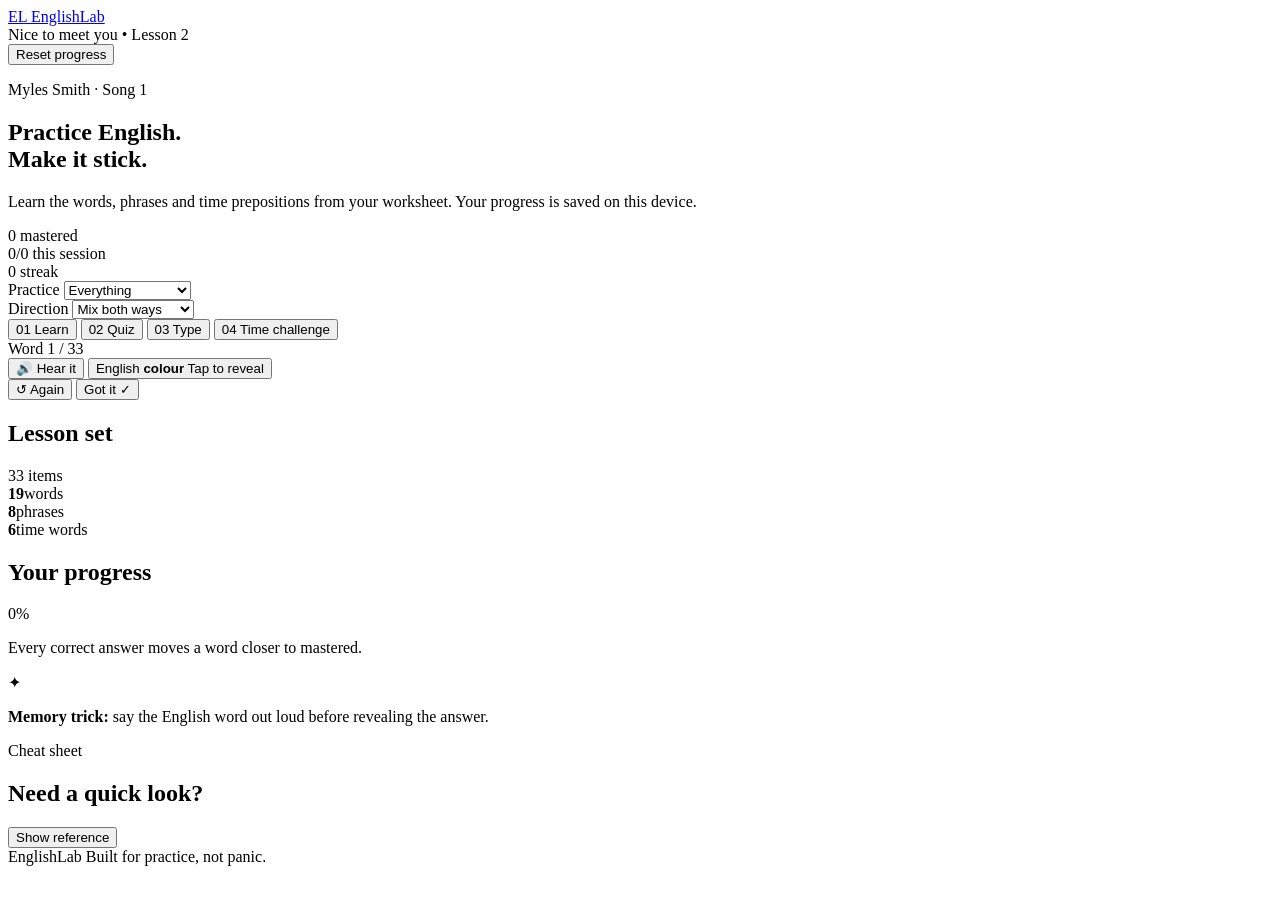
==== index.html @ b92ddc86 "Build EnglishLab practice interface" ====
<!doctype html>
<html lang="en">
<head>
  <meta charset="utf-8">
  <meta name="viewport" content="width=device-width, initial-scale=1">
  <meta name="theme-color" content="#6f5be7">
  <meta name="description" content="EnglishLab practice for Nice to meet you — Lesson 2">
  <title>EnglishLab — Nice to meet you</title>
  <link rel="stylesheet" href="styles.css">
</head>
<body>
  <div class="page-shell">
    <header class="topbar">
      <a class="brand" href="#" aria-label="EnglishLab home">
        <span class="brand-mark">EL</span>
        <span>EnglishLab</span>
      </a>
      <div class="lesson-pill">Nice to meet you <span>•</span> Lesson 2</div>
      <button id="resetProgress" class="ghost-button" type="button" title="Reset all saved progress">Reset progress</button>
    </header>

    <main>
      <section class="hero" aria-labelledby="pageTitle">
        <div>
          <p class="eyebrow">Myles Smith · Song 1</p>
          <h1 id="pageTitle">Practice English.<br><span>Make it stick.</span></h1>
          <p class="hero-copy">Learn the words, phrases and time prepositions from your worksheet. Your progress is saved on this device.</p>
        </div>
        <div class="hero-stats" aria-label="Progress">
          <div class="stat">
            <span class="stat-value" id="masteredCount">0</span>
            <span class="stat-label">mastered</span>
          </div>
          <div class="stat">
            <span class="stat-value" id="sessionScore">0/0</span>
            <span class="stat-label">this session</span>
          </div>
          <div class="stat">
            <span class="stat-value" id="streakCount">0</span>
            <span class="stat-label">streak</span>
          </div>
        </div>
      </section>

      <section class="controls" aria-label="Practice controls">
        <div class="control-group">
          <label for="categorySelect">Practice</label>
          <select id="categorySelect">
            <option value="all">Everything</option>
            <option value="words">Words</option>
            <option value="phrases">Phrases</option>
            <option value="time">Time prepositions</option>
            <option value="mistakes">My mistakes</option>
          </select>
        </div>
        <div class="control-group">
          <label for="directionSelect">Direction</label>
          <select id="directionSelect">
            <option value="mix">Mix both ways</option>
            <option value="en-nl">English → Dutch</option>
            <option value="nl-en">Dutch → English</option>
          </select>
        </div>
      </section>

      <nav class="mode-tabs" aria-label="Practice modes">
        <button class="mode-tab active" data-mode="learn" type="button"><span>01</span> Learn</button>
        <button class="mode-tab" data-mode="quiz" type="button"><span>02</span> Quiz</button>
        <button class="mode-tab" data-mode="type" type="button"><span>03</span> Type</button>
        <button class="mode-tab" data-mode="time" type="button"><span>04</span> Time challenge</button>
      </nav>

      <section class="practice-layout">
        <article class="practice-card" id="practiceCard">
          <div id="learnMode" class="mode-panel">
            <div class="card-topline">
              <span class="category-badge" id="learnCategory">Word</span>
              <span class="counter" id="learnCounter">1 / 33</span>
            </div>
            <button id="speakButton" class="speak-button" type="button" aria-label="Hear the English pronunciation">🔊 Hear it</button>
            <button id="flashcard" class="flashcard" type="button" aria-live="polite">
              <span class="flash-label" id="flashPromptLabel">English</span>
              <strong id="flashPrompt">colour</strong>
              <span class="tap-hint" id="tapHint">Tap to reveal</span>
              <span class="flash-answer" id="flashAnswer" hidden>kleur</span>
            </button>
            <div class="learn-actions">
              <button id="againButton" class="secondary-button" type="button">↺ Again</button>
              <button id="gotItButton" class="primary-button" type="button">Got it ✓</button>
            </div>
          </div>

          <div id="quizMode" class="mode-panel" hidden>
            <div class="card-topline">
              <span class="category-badge" id="quizCategory">Word</span>
              <span class="counter" id="quizCounter">Question</span>
            </div>
            <p class="question-kicker" id="quizPromptLabel">What does this mean?</p>
            <h2 class="question" id="quizPrompt">colour</h2>
            <div class="answer-grid" id="quizAnswers"></div>
            <p class="feedback" id="quizFeedback" aria-live="polite"></p>
            <button id="quizNext" class="primary-button next-button" type="button" hidden>Next →</button>
          </div>

          <div id="typeMode" class="mode-panel" hidden>
            <div class="card-topline">
              <span class="category-badge" id="typeCategory">Word</span>
              <span class="counter" id="typeCounter">Type the answer</span>
            </div>
            <p class="question-kicker" id="typePromptLabel">Translate into Dutch</p>
            <h2 class="question" id="typePrompt">colour</h2>
            <form id="typeForm" class="type-form" autocomplete="off">
              <label class="sr-only" for="typeAnswer">Your answer</label>
              <input id="typeAnswer" type="text" inputmode="text" autocomplete="off" autocapitalize="none" spellcheck="false" placeholder="Type your answer…">
              <button class="primary-button" type="submit">Check</button>
            </form>
            <p class="feedback" id="typeFeedback" aria-live="polite"></p>
            <button id="typeNext" class="primary-button next-button" type="button" hidden>Next →</button>
          </div>

          <div id="timeMode" class="mode-panel" hidden>
            <div class="card-topline">
              <span class="category-badge">Time preposition</span>
              <span class="counter" id="timeCounter">Fill the gap</span>
            </div>
            <p class="question-kicker">Which word belongs in the gap?</p>
            <h2 class="sentence" id="timeSentence">We can play together ___ lunch.</h2>
            <p class="dutch-hint" id="timeHint">Hint: na</p>
            <div class="chip-grid" id="timeAnswers"></div>
            <p class="feedback" id="timeFeedback" aria-live="polite"></p>
            <button id="timeNext" class="primary-button next-button" type="button" hidden>Next →</button>
          </div>
        </article>

        <aside class="side-panel">
          <div class="side-section">
            <div class="side-heading">
              <h2>Lesson set</h2>
              <span>33 items</span>
            </div>
            <div class="set-row"><span class="dot words-dot"></span><strong>19</strong><span>words</span></div>
            <div class="set-row"><span class="dot phrases-dot"></span><strong>8</strong><span>phrases</span></div>
            <div class="set-row"><span class="dot time-dot"></span><strong>6</strong><span>time words</span></div>
          </div>
          <div class="side-section">
            <div class="side-heading">
              <h2>Your progress</h2>
              <span id="progressPercent">0%</span>
            </div>
            <div class="progress-track" aria-hidden="true"><span id="progressBar"></span></div>
            <p class="side-copy" id="progressMessage">Every correct answer moves a word closer to mastered.</p>
          </div>
          <div class="tip-box">
            <span class="tip-icon">✦</span>
            <p><strong>Memory trick:</strong> say the English word out loud before revealing the answer.</p>
          </div>
        </aside>
      </section>

      <section class="reference-section">
        <div class="reference-heading">
          <div>
            <p class="eyebrow">Cheat sheet</p>
            <h2>Need a quick look?</h2>
          </div>
          <button id="toggleReference" class="ghost-button" type="button" aria-expanded="false">Show reference</button>
        </div>
        <div id="referenceContent" class="reference-content" hidden></div>
      </section>
    </main>

    <footer>
      <span>EnglishLab</span>
      <span>Built for practice, not panic.</span>
    </footer>
  </div>

  <script src="app.js"></script>
</body>
</html>
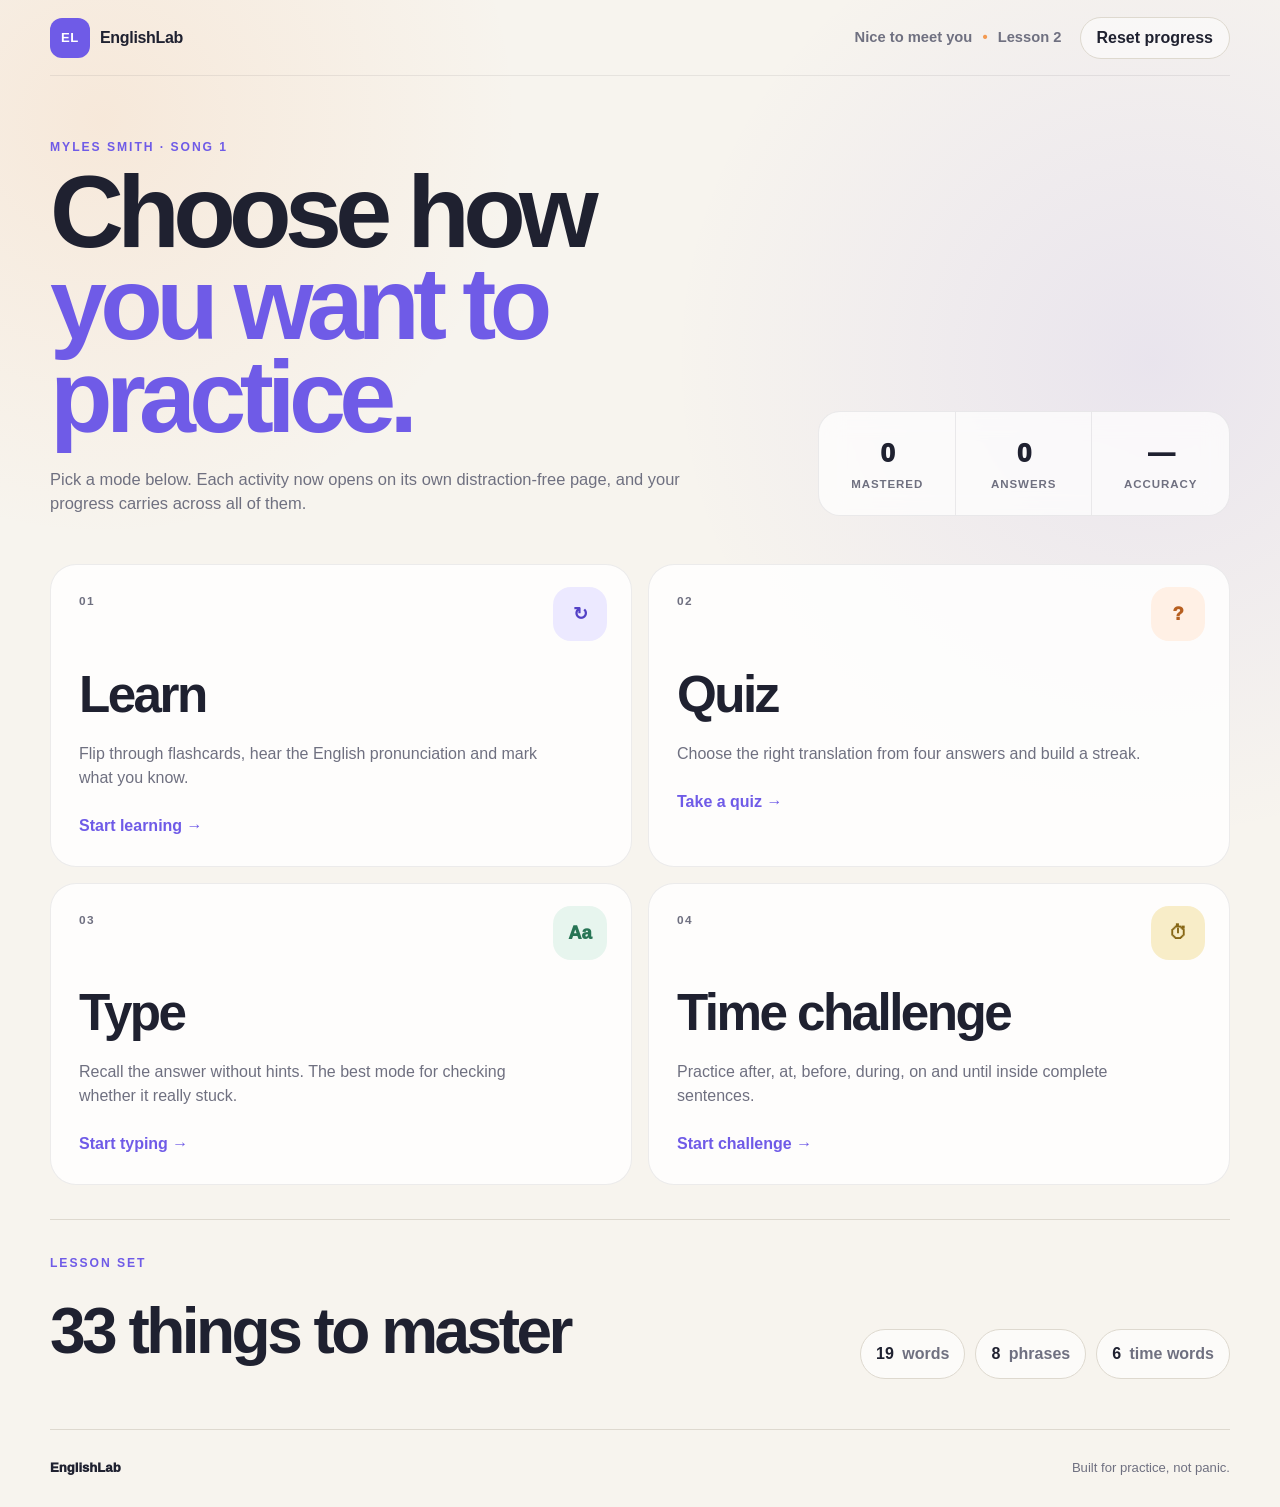
==== commit e5f6821f: "Split practice modes into separate pages" ====
--- a/index.html
+++ b/index.html
@@ -8,173 +8,79 @@
   <title>EnglishLab — Nice to meet you</title>
   <link rel="stylesheet" href="styles.css">
 </head>
-<body>
+<body class="home-page">
   <div class="page-shell">
     <header class="topbar">
-      <a class="brand" href="#" aria-label="EnglishLab home">
-        <span class="brand-mark">EL</span>
-        <span>EnglishLab</span>
+      <a class="brand" href="index.html" aria-label="EnglishLab home">
+        <span class="brand-mark">EL</span><span>EnglishLab</span>
       </a>
       <div class="lesson-pill">Nice to meet you <span>•</span> Lesson 2</div>
-      <button id="resetProgress" class="ghost-button" type="button" title="Reset all saved progress">Reset progress</button>
+      <button id="resetProgress" class="ghost-button" type="button">Reset progress</button>
     </header>
 
     <main>
-      <section class="hero" aria-labelledby="pageTitle">
+      <section class="hero home-hero">
         <div>
           <p class="eyebrow">Myles Smith · Song 1</p>
-          <h1 id="pageTitle">Practice English.<br><span>Make it stick.</span></h1>
-          <p class="hero-copy">Learn the words, phrases and time prepositions from your worksheet. Your progress is saved on this device.</p>
+          <h1>Choose how<br><span>you want to practice.</span></h1>
+          <p class="hero-copy">Pick a mode below. Each activity now opens on its own distraction-free page, and your progress carries across all of them.</p>
         </div>
         <div class="hero-stats" aria-label="Progress">
-          <div class="stat">
-            <span class="stat-value" id="masteredCount">0</span>
-            <span class="stat-label">mastered</span>
-          </div>
-          <div class="stat">
-            <span class="stat-value" id="sessionScore">0/0</span>
-            <span class="stat-label">this session</span>
-          </div>
-          <div class="stat">
-            <span class="stat-value" id="streakCount">0</span>
-            <span class="stat-label">streak</span>
-          </div>
+          <div class="stat"><span class="stat-value" id="masteredCount">0</span><span class="stat-label">mastered</span></div>
+          <div class="stat"><span class="stat-value" id="attemptCount">0</span><span class="stat-label">answers</span></div>
+          <div class="stat"><span class="stat-value" id="accuracyCount">—</span><span class="stat-label">accuracy</span></div>
         </div>
       </section>
 
-      <section class="controls" aria-label="Practice controls">
-        <div class="control-group">
-          <label for="categorySelect">Practice</label>
-          <select id="categorySelect">
-            <option value="all">Everything</option>
-            <option value="words">Words</option>
-            <option value="phrases">Phrases</option>
-            <option value="time">Time prepositions</option>
-            <option value="mistakes">My mistakes</option>
-          </select>
-        </div>
-        <div class="control-group">
-          <label for="directionSelect">Direction</label>
-          <select id="directionSelect">
-            <option value="mix">Mix both ways</option>
-            <option value="en-nl">English → Dutch</option>
-            <option value="nl-en">Dutch → English</option>
-          </select>
-        </div>
+      <section class="home-grid" aria-label="Practice modes">
+        <a class="mode-card mode-learn" href="learn.html">
+          <div class="mode-number">01</div>
+          <div class="mode-icon">↻</div>
+          <h2>Learn</h2>
+          <p>Flip through flashcards, hear the English pronunciation and mark what you know.</p>
+          <span class="mode-go">Start learning →</span>
+        </a>
+
+        <a class="mode-card mode-quiz" href="quiz.html">
+          <div class="mode-number">02</div>
+          <div class="mode-icon">?</div>
+          <h2>Quiz</h2>
+          <p>Choose the right translation from four answers and build a streak.</p>
+          <span class="mode-go">Take a quiz →</span>
+        </a>
+
+        <a class="mode-card mode-type" href="type.html">
+          <div class="mode-number">03</div>
+          <div class="mode-icon">Aa</div>
+          <h2>Type</h2>
+          <p>Recall the answer without hints. The best mode for checking whether it really stuck.</p>
+          <span class="mode-go">Start typing →</span>
+        </a>
+
+        <a class="mode-card mode-time" href="time.html">
+          <div class="mode-number">04</div>
+          <div class="mode-icon">⏱</div>
+          <h2>Time challenge</h2>
+          <p>Practice after, at, before, during, on and until inside complete sentences.</p>
+          <span class="mode-go">Start challenge →</span>
+        </a>
       </section>
 
-      <nav class="mode-tabs" aria-label="Practice modes">
-        <button class="mode-tab active" data-mode="learn" type="button"><span>01</span> Learn</button>
-        <button class="mode-tab" data-mode="quiz" type="button"><span>02</span> Quiz</button>
-        <button class="mode-tab" data-mode="type" type="button"><span>03</span> Type</button>
-        <button class="mode-tab" data-mode="time" type="button"><span>04</span> Time challenge</button>
-      </nav>
-
-      <section class="practice-layout">
-        <article class="practice-card" id="practiceCard">
-          <div id="learnMode" class="mode-panel">
-            <div class="card-topline">
-              <span class="category-badge" id="learnCategory">Word</span>
-              <span class="counter" id="learnCounter">1 / 33</span>
-            </div>
-            <button id="speakButton" class="speak-button" type="button" aria-label="Hear the English pronunciation">🔊 Hear it</button>
-            <button id="flashcard" class="flashcard" type="button" aria-live="polite">
-              <span class="flash-label" id="flashPromptLabel">English</span>
-              <strong id="flashPrompt">colour</strong>
-              <span class="tap-hint" id="tapHint">Tap to reveal</span>
-              <span class="flash-answer" id="flashAnswer" hidden>kleur</span>
-            </button>
-            <div class="learn-actions">
-              <button id="againButton" class="secondary-button" type="button">↺ Again</button>
-              <button id="gotItButton" class="primary-button" type="button">Got it ✓</button>
-            </div>
-          </div>
-
-          <div id="quizMode" class="mode-panel" hidden>
-            <div class="card-topline">
-              <span class="category-badge" id="quizCategory">Word</span>
-              <span class="counter" id="quizCounter">Question</span>
-            </div>
-            <p class="question-kicker" id="quizPromptLabel">What does this mean?</p>
-            <h2 class="question" id="quizPrompt">colour</h2>
-            <div class="answer-grid" id="quizAnswers"></div>
-            <p class="feedback" id="quizFeedback" aria-live="polite"></p>
-            <button id="quizNext" class="primary-button next-button" type="button" hidden>Next →</button>
-          </div>
-
-          <div id="typeMode" class="mode-panel" hidden>
-            <div class="card-topline">
-              <span class="category-badge" id="typeCategory">Word</span>
-              <span class="counter" id="typeCounter">Type the answer</span>
-            </div>
-            <p class="question-kicker" id="typePromptLabel">Translate into Dutch</p>
-            <h2 class="question" id="typePrompt">colour</h2>
-            <form id="typeForm" class="type-form" autocomplete="off">
-              <label class="sr-only" for="typeAnswer">Your answer</label>
-              <input id="typeAnswer" type="text" inputmode="text" autocomplete="off" autocapitalize="none" spellcheck="false" placeholder="Type your answer…">
-              <button class="primary-button" type="submit">Check</button>
-            </form>
-            <p class="feedback" id="typeFeedback" aria-live="polite"></p>
-            <button id="typeNext" class="primary-button next-button" type="button" hidden>Next →</button>
-          </div>
-
-          <div id="timeMode" class="mode-panel" hidden>
-            <div class="card-topline">
-              <span class="category-badge">Time preposition</span>
-              <span class="counter" id="timeCounter">Fill the gap</span>
-            </div>
-            <p class="question-kicker">Which word belongs in the gap?</p>
-            <h2 class="sentence" id="timeSentence">We can play together ___ lunch.</h2>
-            <p class="dutch-hint" id="timeHint">Hint: na</p>
-            <div class="chip-grid" id="timeAnswers"></div>
-            <p class="feedback" id="timeFeedback" aria-live="polite"></p>
-            <button id="timeNext" class="primary-button next-button" type="button" hidden>Next →</button>
-          </div>
-        </article>
-
-        <aside class="side-panel">
-          <div class="side-section">
-            <div class="side-heading">
-              <h2>Lesson set</h2>
-              <span>33 items</span>
-            </div>
-            <div class="set-row"><span class="dot words-dot"></span><strong>19</strong><span>words</span></div>
-            <div class="set-row"><span class="dot phrases-dot"></span><strong>8</strong><span>phrases</span></div>
-            <div class="set-row"><span class="dot time-dot"></span><strong>6</strong><span>time words</span></div>
-          </div>
-          <div class="side-section">
-            <div class="side-heading">
-              <h2>Your progress</h2>
-              <span id="progressPercent">0%</span>
-            </div>
-            <div class="progress-track" aria-hidden="true"><span id="progressBar"></span></div>
-            <p class="side-copy" id="progressMessage">Every correct answer moves a word closer to mastered.</p>
-          </div>
-          <div class="tip-box">
-            <span class="tip-icon">✦</span>
-            <p><strong>Memory trick:</strong> say the English word out loud before revealing the answer.</p>
-          </div>
-        </aside>
-      </section>
-
-      <section class="reference-section">
-        <div class="reference-heading">
-          <div>
-            <p class="eyebrow">Cheat sheet</p>
-            <h2>Need a quick look?</h2>
-          </div>
-          <button id="toggleReference" class="ghost-button" type="button" aria-expanded="false">Show reference</button>
+      <section class="lesson-overview">
+        <div>
+          <p class="eyebrow">Lesson set</p>
+          <h2>33 things to master</h2>
         </div>
-        <div id="referenceContent" class="reference-content" hidden></div>
+        <div class="overview-pills">
+          <span><b>19</b> words</span>
+          <span><b>8</b> phrases</span>
+          <span><b>6</b> time words</span>
+        </div>
       </section>
     </main>
 
-    <footer>
-      <span>EnglishLab</span>
-      <span>Built for practice, not panic.</span>
-    </footer>
+    <footer><span>EnglishLab</span><span>Built for practice, not panic.</span></footer>
   </div>
-
   <script src="app.js"></script>
 </body>
 </html>
--- a/styles.css
+++ b/styles.css
@@ -0,0 +1,165 @@
+:root{
+  --ink:#1f2130;--muted:#6f7080;--paper:#f7f4ee;--card:#fff;--line:#ded9cf;
+  --accent:#6f5be7;--accent-dark:#5341c6;--accent-soft:#ece9ff;
+  --orange:#f39a52;--green:#43a77a;--green-soft:#e9f7f0;
+  --red:#d95f69;--red-soft:#fdebed;--shadow:0 18px 60px rgba(33,28,63,.10);
+}
+*{box-sizing:border-box}
+html{scroll-behavior:smooth}
+body{
+  margin:0;min-width:320px;color:var(--ink);
+  font-family:Inter,ui-sans-serif,-apple-system,BlinkMacSystemFont,"Segoe UI",sans-serif;
+  background:
+    radial-gradient(circle at 8% 8%,rgba(243,154,82,.13),transparent 26rem),
+    radial-gradient(circle at 90% 24%,rgba(111,91,231,.10),transparent 30rem),
+    var(--paper);
+  line-height:1.5;
+}
+button,select,input{font:inherit}
+button{cursor:pointer}
+button:focus-visible,select:focus-visible,input:focus-visible,a:focus-visible{outline:3px solid rgba(111,91,231,.35);outline-offset:3px}
+[hidden]{display:none!important}
+.page-shell{width:min(1180px,calc(100% - 32px));margin:0 auto}
+.topbar{min-height:76px;display:flex;align-items:center;gap:18px;border-bottom:1px solid rgba(31,33,48,.08)}
+.brand{display:inline-flex;align-items:center;gap:10px;color:var(--ink);text-decoration:none;font-weight:900;letter-spacing:-.02em}
+.brand-mark{display:grid;place-items:center;width:40px;height:40px;border-radius:12px;background:var(--accent);color:#fff;font-size:.82rem;letter-spacing:.04em}
+.lesson-pill{margin-left:auto;color:var(--muted);font-size:.92rem;font-weight:700}
+.lesson-pill span{color:var(--orange);padding:0 6px}
+.ghost-button{min-height:42px;border:1px solid var(--line);border-radius:999px;padding:0 16px;background:rgba(255,255,255,.55);color:var(--ink);font-weight:800}
+.ghost-button:hover{background:#fff}
+.eyebrow{margin:0 0 10px;color:var(--accent);text-transform:uppercase;letter-spacing:.16em;font-size:.76rem;font-weight:900}
+.hero{display:grid;grid-template-columns:minmax(0,1.4fr) minmax(320px,.8fr);gap:48px;align-items:end;padding:62px 0 36px}
+.hero h1{margin:0;font-size:clamp(3rem,8vw,6.5rem);line-height:.9;letter-spacing:-.065em;max-width:900px}
+.hero h1 span{color:var(--accent)}
+.hero-copy{max-width:680px;margin:24px 0 0;color:var(--muted);font-size:1.03rem}
+.hero-stats{display:grid;grid-template-columns:repeat(3,1fr);background:rgba(255,255,255,.72);border:1px solid rgba(31,33,48,.08);border-radius:22px;overflow:hidden;backdrop-filter:blur(12px)}
+.stat{padding:22px 12px;text-align:center;border-right:1px solid rgba(31,33,48,.08)}
+.stat:last-child{border-right:0}
+.stat-value{display:block;font-size:1.65rem;font-weight:950;letter-spacing:-.04em}
+.stat-label{display:block;margin-top:2px;color:var(--muted);font-size:.72rem;text-transform:uppercase;letter-spacing:.08em;font-weight:800}
+
+.home-grid{display:grid;grid-template-columns:repeat(2,1fr);gap:16px;margin:12px 0 34px}
+.mode-card{position:relative;min-height:270px;border:1px solid rgba(31,33,48,.08);border-radius:26px;background:rgba(255,255,255,.82);padding:28px;color:var(--ink);text-decoration:none;overflow:hidden;transition:transform .18s ease,border-color .18s ease,box-shadow .18s ease}
+.mode-card:hover{transform:translateY(-3px);border-color:rgba(111,91,231,.35);box-shadow:var(--shadow)}
+.mode-number{color:var(--muted);font-size:.74rem;font-weight:900;letter-spacing:.12em}
+.mode-icon{position:absolute;right:24px;top:22px;width:54px;height:54px;border-radius:18px;display:grid;place-items:center;background:var(--accent-soft);color:var(--accent-dark);font-weight:950;font-size:1.15rem}
+.mode-card h2{margin:46px 0 8px;font-size:clamp(2rem,4vw,3.4rem);letter-spacing:-.05em}
+.mode-card p{max-width:480px;margin:0;color:var(--muted)}
+.mode-go{display:inline-block;margin-top:24px;font-weight:900;color:var(--accent)}
+.mode-quiz .mode-icon{background:#fff0e5;color:#b75f20}
+.mode-type .mode-icon{background:#e7f5ee;color:#287555}
+.mode-time .mode-icon{background:#f8edc8;color:#876716}
+.lesson-overview{display:flex;align-items:end;justify-content:space-between;gap:24px;padding:34px 0 50px;border-top:1px solid var(--line)}
+.lesson-overview h2{margin:0;font-size:clamp(2rem,5vw,4rem);letter-spacing:-.055em}
+.overview-pills{display:flex;gap:10px;flex-wrap:wrap;justify-content:flex-end}
+.overview-pills span{padding:12px 15px;border:1px solid var(--line);border-radius:999px;background:rgba(255,255,255,.65);color:var(--muted);font-weight:700}
+.overview-pills b{color:var(--ink);margin-right:4px}
+
+.practice-page-header{padding:34px 0 24px}
+.back-link{display:inline-flex;align-items:center;min-height:42px;color:var(--muted);text-decoration:none;font-weight:850}
+.back-link:hover{color:var(--accent)}
+.practice-title-row{display:flex;justify-content:space-between;align-items:end;gap:28px;margin-top:26px}
+.practice-title-row h1{margin:0;font-size:clamp(3rem,8vw,6rem);line-height:.9;letter-spacing:-.06em}
+.practice-title-row p:not(.eyebrow){margin:18px 0 0;color:var(--muted);max-width:650px}
+.mini-stats{display:grid;grid-template-columns:repeat(3,1fr);min-width:360px;border:1px solid var(--line);border-radius:18px;background:rgba(255,255,255,.65);overflow:hidden}
+.mini-stats div{padding:15px;text-align:center;border-right:1px solid var(--line)}
+.mini-stats div:last-child{border-right:0}
+.mini-stats strong{display:block;font-size:1.25rem}
+.mini-stats span{color:var(--muted);font-size:.7rem;text-transform:uppercase;letter-spacing:.07em;font-weight:800}
+.controls{display:flex;gap:14px;flex-wrap:wrap;margin:10px 0 16px}
+.control-group{display:flex;align-items:center;gap:10px;padding:7px 8px 7px 14px;border:1px solid var(--line);border-radius:16px;background:rgba(255,255,255,.66)}
+.control-group label{color:var(--muted);font-size:.75rem;font-weight:900;text-transform:uppercase;letter-spacing:.08em}
+.control-group select{min-height:42px;border:0;background:#fff;border-radius:11px;padding:0 38px 0 12px;color:var(--ink);font-weight:800}
+.time-only-note{display:inline-flex;margin:10px 0 16px;padding:11px 15px;border:1px solid var(--line);border-radius:999px;background:rgba(255,255,255,.65);color:var(--muted);font-weight:800;font-size:.85rem}
+.single-practice-layout{display:grid;grid-template-columns:minmax(0,1.65fr) minmax(260px,.64fr);gap:16px;align-items:stretch;padding-bottom:48px}
+.practice-card{min-height:520px;border-radius:28px;background:var(--card);border:1px solid rgba(31,33,48,.08);box-shadow:var(--shadow);padding:30px}
+.mode-panel{min-height:458px;display:flex;flex-direction:column}
+.card-topline{display:flex;align-items:center;justify-content:space-between;gap:16px;margin-bottom:16px}
+.category-badge{display:inline-flex;align-items:center;min-height:32px;padding:0 12px;border-radius:999px;background:var(--accent-soft);color:var(--accent-dark);font-weight:900;font-size:.74rem;text-transform:uppercase;letter-spacing:.07em}
+.counter{color:var(--muted);font-size:.8rem;font-weight:800}
+.speak-button{align-self:flex-start;min-height:40px;border:0;border-radius:999px;padding:0 14px;background:#f4f2ee;color:var(--ink);font-weight:800}
+.flashcard{flex:1;width:100%;margin:18px 0;border:0;border-radius:24px;padding:34px 24px;background:linear-gradient(135deg,rgba(111,91,231,.11),rgba(243,154,82,.10)),#fbfaf7;color:var(--ink);display:flex;flex-direction:column;align-items:center;justify-content:center;text-align:center;transition:transform .18s ease,box-shadow .18s ease}
+.flashcard:hover{transform:translateY(-2px);box-shadow:0 16px 38px rgba(40,34,74,.08)}
+.flash-label{color:var(--muted);text-transform:uppercase;letter-spacing:.12em;font-size:.76rem;font-weight:900}
+.flashcard strong{display:block;margin:16px 0 10px;font-size:clamp(2.3rem,6vw,4.7rem);line-height:1.04;letter-spacing:-.045em}
+.tap-hint{color:var(--muted);font-size:.86rem;font-weight:700}
+.flash-answer{margin-top:12px;color:var(--accent);font-size:clamp(1.5rem,3vw,2.1rem);font-weight:900}
+.learn-actions{display:grid;grid-template-columns:1fr 1fr;gap:12px}
+.primary-button,.secondary-button{min-height:52px;border-radius:15px;padding:0 18px;font-weight:900}
+.primary-button{border:1px solid var(--accent);background:var(--accent);color:#fff}
+.primary-button:hover{background:var(--accent-dark);border-color:var(--accent-dark)}
+.secondary-button{border:1px solid var(--line);background:#fff;color:var(--ink)}
+.question-kicker{margin:38px 0 8px;color:var(--muted);text-transform:uppercase;letter-spacing:.09em;font-size:.78rem;font-weight:900}
+.question,.sentence{margin:0 0 30px;font-size:clamp(2rem,5vw,4rem);line-height:1.05;letter-spacing:-.045em}
+.sentence{font-size:clamp(1.8rem,4vw,3.25rem);max-width:850px}
+.answer-grid{display:grid;grid-template-columns:1fr 1fr;gap:12px;margin-top:auto}
+.answer-button,.chip-button{min-height:60px;border:1px solid var(--line);border-radius:15px;background:#fff;color:var(--ink);padding:12px 16px;font-weight:850}
+.answer-button{text-align:left}
+.answer-button:hover,.chip-button:hover{border-color:var(--accent);background:var(--accent-soft)}
+.answer-button.correct,.chip-button.correct{border-color:var(--green);background:var(--green-soft);color:#267454}
+.answer-button.wrong,.chip-button.wrong{border-color:var(--red);background:var(--red-soft);color:#a43d47}
+.answer-button:disabled,.chip-button:disabled{cursor:default}
+.feedback{min-height:28px;margin:18px 0 0;font-weight:900}
+.feedback.good{color:var(--green)}
+.feedback.bad{color:var(--red)}
+.next-button{align-self:flex-end;margin-top:16px;min-width:140px}
+.type-form{display:grid;grid-template-columns:1fr auto;gap:10px;margin-top:auto}
+.type-form input{width:100%;min-height:58px;border:2px solid var(--line);border-radius:15px;background:#fbfaf8;padding:0 17px;color:var(--ink);font-size:1rem}
+.type-form input:focus{border-color:var(--accent)}
+.type-form input.correct{border-color:var(--green);background:var(--green-soft)}
+.type-form input.wrong{border-color:var(--red);background:var(--red-soft)}
+.dutch-hint{margin:-12px 0 30px;color:var(--muted);font-weight:800}
+.chip-grid{display:flex;flex-wrap:wrap;gap:10px;margin-top:auto}
+.chip-button{min-width:100px}
+.side-panel{display:flex;flex-direction:column;gap:12px}
+.side-section,.tip-box,.switch-mode-link{border-radius:22px;border:1px solid rgba(31,33,48,.08);background:rgba(255,255,255,.7);padding:22px}
+.side-section{flex:1}
+.side-heading{display:flex;align-items:baseline;justify-content:space-between;gap:12px;margin-bottom:20px}
+.side-heading h2{margin:0;font-size:1rem}
+.side-heading span{color:var(--muted);font-size:.78rem;font-weight:850}
+.progress-track{width:100%;height:10px;overflow:hidden;border-radius:999px;background:#e9e6df}
+.progress-track span{display:block;width:0;height:100%;border-radius:inherit;background:var(--accent);transition:width .3s ease}
+.side-copy{margin:14px 0 0;color:var(--muted);font-size:.88rem}
+.tip-box{background:var(--ink);color:#fff;display:flex;gap:12px}
+.tip-box p{margin:0;font-size:.9rem}
+.tip-icon{flex:0 0 34px;width:34px;height:34px;display:grid;place-items:center;border-radius:11px;background:var(--accent)}
+.switch-mode-link{display:block;text-decoration:none;color:var(--accent);font-weight:900;background:rgba(255,255,255,.5)}
+footer{min-height:78px;border-top:1px solid var(--line);display:flex;justify-content:space-between;align-items:center;gap:20px;color:var(--muted);font-size:.82rem}
+footer span:first-child{font-weight:950;color:var(--ink)}
+.sr-only{position:absolute!important;width:1px!important;height:1px!important;padding:0!important;margin:-1px!important;overflow:hidden!important;clip:rect(0,0,0,0)!important;white-space:nowrap!important;border:0!important}
+
+@media(max-width:900px){
+  .hero{grid-template-columns:1fr;gap:28px;padding-top:42px}
+  .practice-title-row{display:block}
+  .mini-stats{min-width:0;margin-top:26px}
+  .single-practice-layout{grid-template-columns:1fr}
+  .side-panel{display:grid;grid-template-columns:1fr 1fr}
+  .switch-mode-link{grid-column:1/-1}
+}
+@media(max-width:680px){
+  .page-shell{width:min(100% - 20px,1180px)}
+  .topbar{flex-wrap:wrap;padding:12px 0}
+  .lesson-pill{order:3;width:100%;margin:0}
+  .topbar .ghost-button{margin-left:auto}
+  .hero{padding-top:34px}
+  .hero h1{font-size:clamp(3rem,17vw,5rem)}
+  .home-grid{grid-template-columns:1fr}
+  .mode-card{min-height:240px}
+  .lesson-overview{align-items:flex-start;flex-direction:column}
+  .overview-pills{justify-content:flex-start}
+  .practice-page-header{padding-top:24px}
+  .practice-title-row h1{font-size:clamp(3.2rem,16vw,5rem)}
+  .mini-stats div{padding:12px 6px}
+  .controls{display:grid;grid-template-columns:1fr}
+  .control-group{justify-content:space-between}
+  .control-group select{width:60%;min-width:0}
+  .practice-card{padding:18px;min-height:500px;border-radius:22px}
+  .mode-panel{min-height:462px}
+  .answer-grid{grid-template-columns:1fr}
+  .type-form{grid-template-columns:1fr}
+  .type-form .primary-button{width:100%}
+  .side-panel{grid-template-columns:1fr}
+  .switch-mode-link{grid-column:auto}
+  footer{align-items:flex-start;flex-direction:column;justify-content:center;padding:20px 0}
+}
+@media(prefers-reduced-motion:reduce){*{scroll-behavior:auto!important;transition:none!important}}
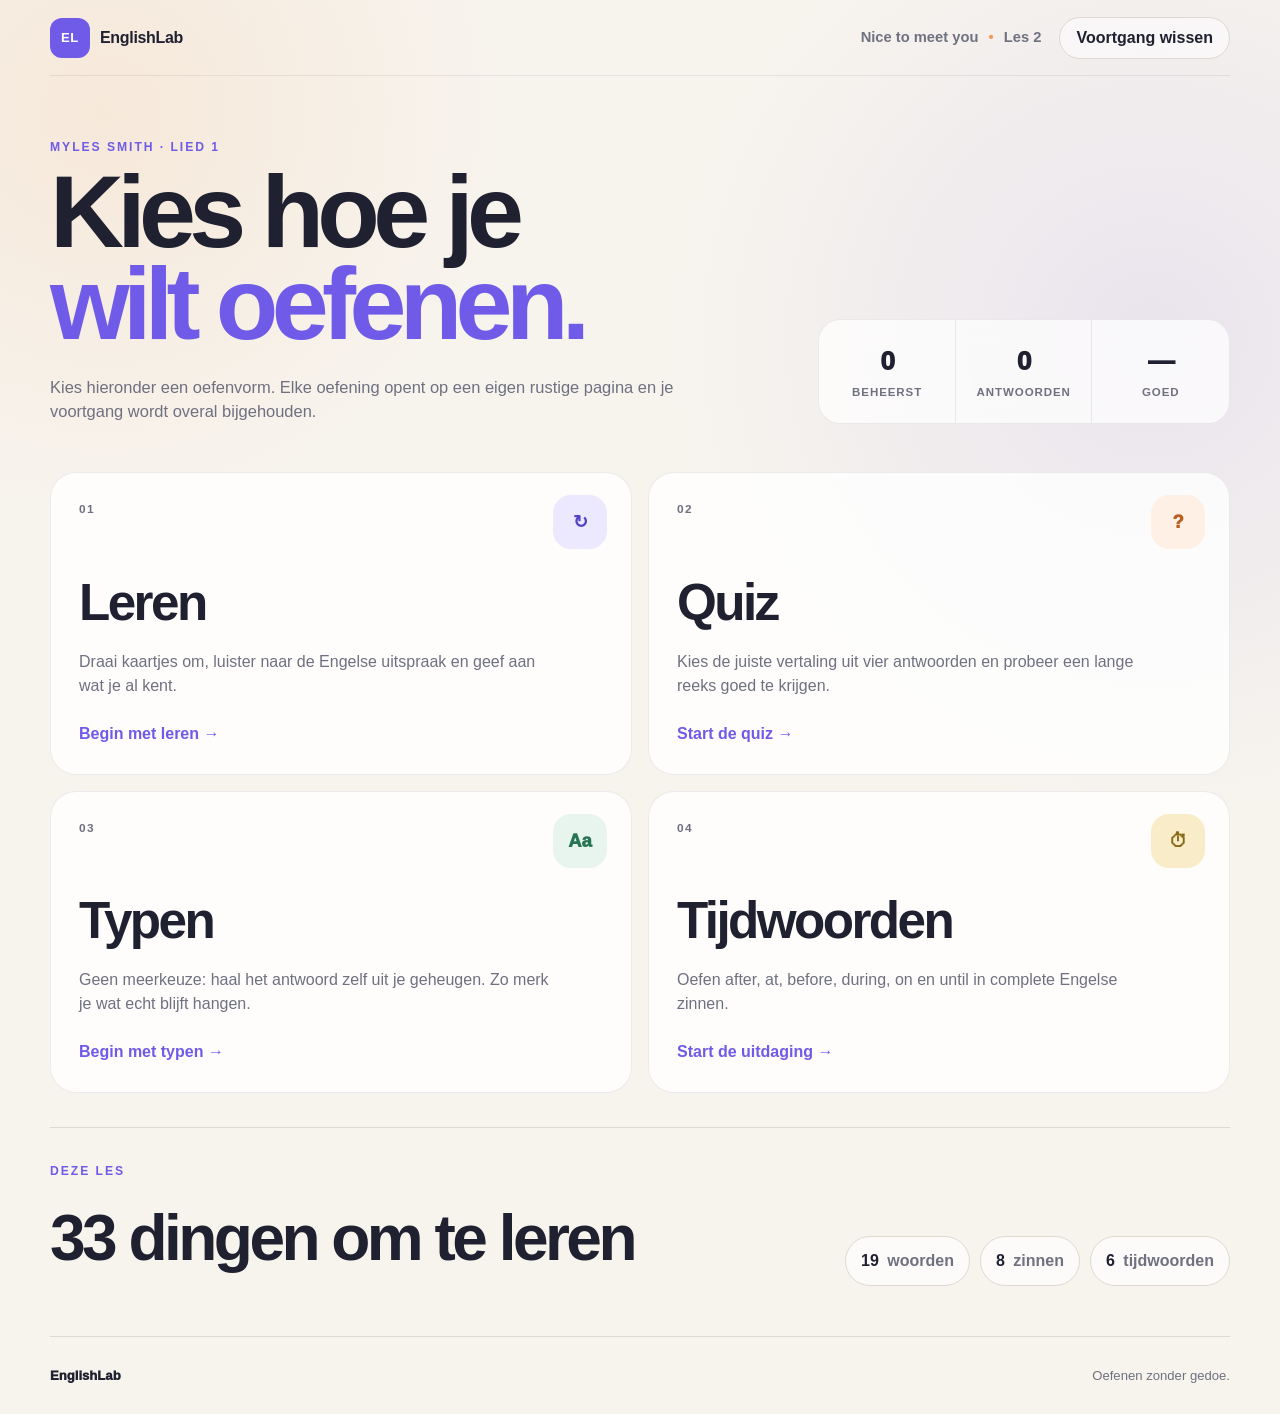
==== commit 648857fb: "Fix progress tracking and translate UI to Dutch" ====
--- a/index.html
+++ b/index.html
@@ -1,85 +1,85 @@
 <!doctype html>
-<html lang="en">
+<html lang="nl">
 <head>
   <meta charset="utf-8">
   <meta name="viewport" content="width=device-width, initial-scale=1">
   <meta name="theme-color" content="#6f5be7">
-  <meta name="description" content="EnglishLab practice for Nice to meet you — Lesson 2">
+  <meta name="description" content="EnglishLab oefenen — Nice to meet you, les 2">
   <title>EnglishLab — Nice to meet you</title>
   <link rel="stylesheet" href="styles.css">
 </head>
 <body class="home-page">
   <div class="page-shell">
     <header class="topbar">
-      <a class="brand" href="index.html" aria-label="EnglishLab home">
+      <a class="brand" href="index.html" aria-label="EnglishLab startpagina">
         <span class="brand-mark">EL</span><span>EnglishLab</span>
       </a>
-      <div class="lesson-pill">Nice to meet you <span>•</span> Lesson 2</div>
-      <button id="resetProgress" class="ghost-button" type="button">Reset progress</button>
+      <div class="lesson-pill">Nice to meet you <span>•</span> Les 2</div>
+      <button id="resetProgress" class="ghost-button" type="button">Voortgang wissen</button>
     </header>
 
     <main>
       <section class="hero home-hero">
         <div>
-          <p class="eyebrow">Myles Smith · Song 1</p>
-          <h1>Choose how<br><span>you want to practice.</span></h1>
-          <p class="hero-copy">Pick a mode below. Each activity now opens on its own distraction-free page, and your progress carries across all of them.</p>
+          <p class="eyebrow">Myles Smith · Lied 1</p>
+          <h1>Kies hoe je<br><span>wilt oefenen.</span></h1>
+          <p class="hero-copy">Kies hieronder een oefenvorm. Elke oefening opent op een eigen rustige pagina en je voortgang wordt overal bijgehouden.</p>
         </div>
-        <div class="hero-stats" aria-label="Progress">
-          <div class="stat"><span class="stat-value" id="masteredCount">0</span><span class="stat-label">mastered</span></div>
-          <div class="stat"><span class="stat-value" id="attemptCount">0</span><span class="stat-label">answers</span></div>
-          <div class="stat"><span class="stat-value" id="accuracyCount">—</span><span class="stat-label">accuracy</span></div>
+        <div class="hero-stats" aria-label="Voortgang">
+          <div class="stat"><span class="stat-value" id="masteredCount">0</span><span class="stat-label">beheerst</span></div>
+          <div class="stat"><span class="stat-value" id="attemptCount">0</span><span class="stat-label">antwoorden</span></div>
+          <div class="stat"><span class="stat-value" id="accuracyCount">—</span><span class="stat-label">goed</span></div>
         </div>
       </section>
 
-      <section class="home-grid" aria-label="Practice modes">
+      <section class="home-grid" aria-label="Oefenvormen">
         <a class="mode-card mode-learn" href="learn.html">
           <div class="mode-number">01</div>
           <div class="mode-icon">↻</div>
-          <h2>Learn</h2>
-          <p>Flip through flashcards, hear the English pronunciation and mark what you know.</p>
-          <span class="mode-go">Start learning →</span>
+          <h2>Leren</h2>
+          <p>Draai kaartjes om, luister naar de Engelse uitspraak en geef aan wat je al kent.</p>
+          <span class="mode-go">Begin met leren →</span>
         </a>
 
         <a class="mode-card mode-quiz" href="quiz.html">
           <div class="mode-number">02</div>
           <div class="mode-icon">?</div>
           <h2>Quiz</h2>
-          <p>Choose the right translation from four answers and build a streak.</p>
-          <span class="mode-go">Take a quiz →</span>
+          <p>Kies de juiste vertaling uit vier antwoorden en probeer een lange reeks goed te krijgen.</p>
+          <span class="mode-go">Start de quiz →</span>
         </a>
 
         <a class="mode-card mode-type" href="type.html">
           <div class="mode-number">03</div>
           <div class="mode-icon">Aa</div>
-          <h2>Type</h2>
-          <p>Recall the answer without hints. The best mode for checking whether it really stuck.</p>
-          <span class="mode-go">Start typing →</span>
+          <h2>Typen</h2>
+          <p>Geen meerkeuze: haal het antwoord zelf uit je geheugen. Zo merk je wat echt blijft hangen.</p>
+          <span class="mode-go">Begin met typen →</span>
         </a>
 
         <a class="mode-card mode-time" href="time.html">
           <div class="mode-number">04</div>
           <div class="mode-icon">⏱</div>
-          <h2>Time challenge</h2>
-          <p>Practice after, at, before, during, on and until inside complete sentences.</p>
-          <span class="mode-go">Start challenge →</span>
+          <h2>Tijdwoorden</h2>
+          <p>Oefen after, at, before, during, on en until in complete Engelse zinnen.</p>
+          <span class="mode-go">Start de uitdaging →</span>
         </a>
       </section>
 
       <section class="lesson-overview">
         <div>
-          <p class="eyebrow">Lesson set</p>
-          <h2>33 things to master</h2>
+          <p class="eyebrow">Deze les</p>
+          <h2>33 dingen om te leren</h2>
         </div>
         <div class="overview-pills">
-          <span><b>19</b> words</span>
-          <span><b>8</b> phrases</span>
-          <span><b>6</b> time words</span>
+          <span><b>19</b> woorden</span>
+          <span><b>8</b> zinnen</span>
+          <span><b>6</b> tijdwoorden</span>
         </div>
       </section>
     </main>
 
-    <footer><span>EnglishLab</span><span>Built for practice, not panic.</span></footer>
+    <footer><span>EnglishLab</span><span>Oefenen zonder gedoe.</span></footer>
   </div>
   <script src="app.js"></script>
 </body>
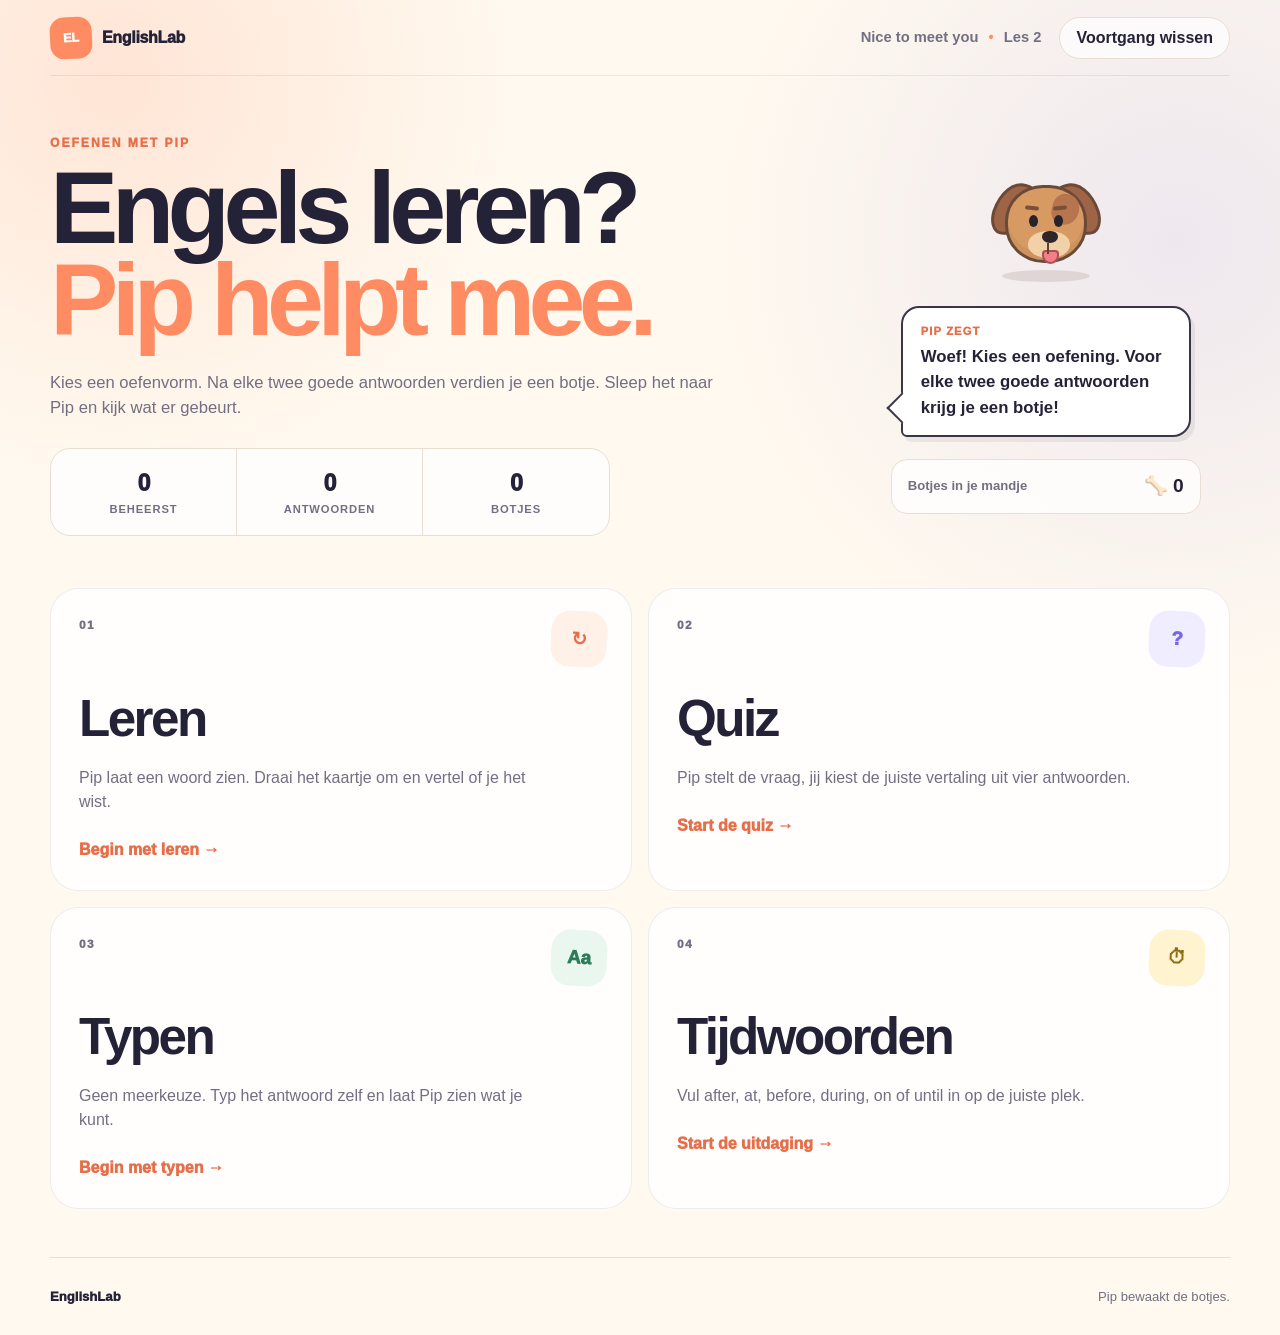
==== commit 1f6b8d8c: "Add Pip the cartoon dog and bone rewards" ====
--- a/index.html
+++ b/index.html
@@ -3,9 +3,9 @@
 <head>
   <meta charset="utf-8">
   <meta name="viewport" content="width=device-width, initial-scale=1">
-  <meta name="theme-color" content="#6f5be7">
+  <meta name="theme-color" content="#ff8b63">
   <meta name="description" content="EnglishLab oefenen — Nice to meet you, les 2">
-  <title>EnglishLab — Nice to meet you</title>
+  <title>EnglishLab — Oefenen met Pip</title>
   <link rel="stylesheet" href="styles.css">
 </head>
 <body class="home-page">
@@ -19,67 +19,74 @@
     </header>
 
     <main>
-      <section class="hero home-hero">
+      <section class="hero home-hero dog-home-hero">
         <div>
-          <p class="eyebrow">Myles Smith · Lied 1</p>
-          <h1>Kies hoe je<br><span>wilt oefenen.</span></h1>
-          <p class="hero-copy">Kies hieronder een oefenvorm. Elke oefening opent op een eigen rustige pagina en je voortgang wordt overal bijgehouden.</p>
+          <p class="eyebrow">Oefenen met Pip</p>
+          <h1>Engels leren?<br><span>Pip helpt mee.</span></h1>
+          <p class="hero-copy">Kies een oefenvorm. Na elke twee goede antwoorden verdien je een botje. Sleep het naar Pip en kijk wat er gebeurt.</p>
+          <div class="hero-stats" aria-label="Voortgang">
+            <div class="stat"><span class="stat-value" id="masteredCount">0</span><span class="stat-label">beheerst</span></div>
+            <div class="stat"><span class="stat-value" id="attemptCount">0</span><span class="stat-label">antwoorden</span></div>
+            <div class="stat"><span class="stat-value" id="boneHomeCount">0</span><span class="stat-label">botjes</span></div>
+          </div>
         </div>
-        <div class="hero-stats" aria-label="Voortgang">
-          <div class="stat"><span class="stat-value" id="masteredCount">0</span><span class="stat-label">beheerst</span></div>
-          <div class="stat"><span class="stat-value" id="attemptCount">0</span><span class="stat-label">antwoorden</span></div>
-          <div class="stat"><span class="stat-value" id="accuracyCount">—</span><span class="stat-label">goed</span></div>
+        <div class="home-dog-wrap">
+          
+<div class="dog-coach" aria-live="polite">
+  <div id="dogDropZone" class="dog-avatar-wrap" aria-label="Sleep een botje naar Pip">
+    <div class="heart-pop" id="heartPop" aria-hidden="true">♥</div>
+    <div class="dog-avatar" aria-hidden="true">
+      <span class="ear ear-left"></span><span class="ear ear-right"></span>
+      <span class="dog-face">
+        <span class="eye eye-left"></span><span class="eye eye-right"></span>
+        <span class="brow brow-left"></span><span class="brow brow-right"></span>
+        <span class="muzzle"></span><span class="nose"></span><span class="mouth"></span><span class="tongue"></span>
+        <span class="spot"></span>
+      </span>
+    </div>
+    <span class="dog-shadow"></span>
+  </div>
+  <div class="dog-bubble">
+    <span class="dog-name">Pip zegt</span>
+    <p id="dogSpeech">Woef! Klaar om te oefenen?</p>
+  </div>
+</div>
+          <div class="home-bone-strip">
+            <span>Botjes in je mandje</span>
+            <strong>🦴 <span id="boneCount">0</span></strong>
+          </div>
         </div>
       </section>
 
       <section class="home-grid" aria-label="Oefenvormen">
         <a class="mode-card mode-learn" href="learn.html">
-          <div class="mode-number">01</div>
-          <div class="mode-icon">↻</div>
+          <div class="mode-number">01</div><div class="mode-icon">↻</div>
           <h2>Leren</h2>
-          <p>Draai kaartjes om, luister naar de Engelse uitspraak en geef aan wat je al kent.</p>
+          <p>Pip laat een woord zien. Draai het kaartje om en vertel of je het wist.</p>
           <span class="mode-go">Begin met leren →</span>
         </a>
-
         <a class="mode-card mode-quiz" href="quiz.html">
-          <div class="mode-number">02</div>
-          <div class="mode-icon">?</div>
+          <div class="mode-number">02</div><div class="mode-icon">?</div>
           <h2>Quiz</h2>
-          <p>Kies de juiste vertaling uit vier antwoorden en probeer een lange reeks goed te krijgen.</p>
+          <p>Pip stelt de vraag, jij kiest de juiste vertaling uit vier antwoorden.</p>
           <span class="mode-go">Start de quiz →</span>
         </a>
-
         <a class="mode-card mode-type" href="type.html">
-          <div class="mode-number">03</div>
-          <div class="mode-icon">Aa</div>
+          <div class="mode-number">03</div><div class="mode-icon">Aa</div>
           <h2>Typen</h2>
-          <p>Geen meerkeuze: haal het antwoord zelf uit je geheugen. Zo merk je wat echt blijft hangen.</p>
+          <p>Geen meerkeuze. Typ het antwoord zelf en laat Pip zien wat je kunt.</p>
           <span class="mode-go">Begin met typen →</span>
         </a>
-
         <a class="mode-card mode-time" href="time.html">
-          <div class="mode-number">04</div>
-          <div class="mode-icon">⏱</div>
+          <div class="mode-number">04</div><div class="mode-icon">⏱</div>
           <h2>Tijdwoorden</h2>
-          <p>Oefen after, at, before, during, on en until in complete Engelse zinnen.</p>
+          <p>Vul after, at, before, during, on of until in op de juiste plek.</p>
           <span class="mode-go">Start de uitdaging →</span>
         </a>
       </section>
-
-      <section class="lesson-overview">
-        <div>
-          <p class="eyebrow">Deze les</p>
-          <h2>33 dingen om te leren</h2>
-        </div>
-        <div class="overview-pills">
-          <span><b>19</b> woorden</span>
-          <span><b>8</b> zinnen</span>
-          <span><b>6</b> tijdwoorden</span>
-        </div>
-      </section>
     </main>
 
-    <footer><span>EnglishLab</span><span>Oefenen zonder gedoe.</span></footer>
+    <footer><span>EnglishLab</span><span>Pip bewaakt de botjes.</span></footer>
   </div>
   <script src="app.js"></script>
 </body>
--- a/styles.css
+++ b/styles.css
@@ -1,137 +1,183 @@
 :root{
-  --ink:#1f2130;--muted:#6f7080;--paper:#f7f4ee;--card:#fff;--line:#ded9cf;
-  --accent:#6f5be7;--accent-dark:#5341c6;--accent-soft:#ece9ff;
-  --orange:#f39a52;--green:#43a77a;--green-soft:#e9f7f0;
-  --red:#d95f69;--red-soft:#fdebed;--shadow:0 18px 60px rgba(33,28,63,.10);
+  --ink:#242237;--muted:#726f82;--paper:#fff9ef;--card:#ffffff;--line:#e8dfd2;
+  --accent:#ff8b63;--accent-dark:#e66e49;--accent-soft:#fff0e8;
+  --purple:#7767e8;--purple-soft:#efedff;--green:#49ad7e;--green-soft:#eaf8f1;
+  --red:#d95f69;--red-soft:#fdebed;--gold:#f3c75e;--brown:#9f6746;
+  --shadow:0 20px 70px rgba(70,47,31,.12);
 }
 *{box-sizing:border-box}
 html{scroll-behavior:smooth}
 body{
-  margin:0;min-width:320px;color:var(--ink);
+  margin:0;min-width:320px;color:var(--ink);line-height:1.5;
   font-family:Inter,ui-sans-serif,-apple-system,BlinkMacSystemFont,"Segoe UI",sans-serif;
   background:
-    radial-gradient(circle at 8% 8%,rgba(243,154,82,.13),transparent 26rem),
-    radial-gradient(circle at 90% 24%,rgba(111,91,231,.10),transparent 30rem),
+    radial-gradient(circle at 9% 6%,rgba(255,139,99,.18),transparent 25rem),
+    radial-gradient(circle at 92% 18%,rgba(119,103,232,.12),transparent 29rem),
     var(--paper);
-  line-height:1.5;
 }
 button,select,input{font:inherit}
 button{cursor:pointer}
-button:focus-visible,select:focus-visible,input:focus-visible,a:focus-visible{outline:3px solid rgba(111,91,231,.35);outline-offset:3px}
+button:focus-visible,select:focus-visible,input:focus-visible,a:focus-visible{outline:3px solid rgba(119,103,232,.3);outline-offset:3px}
 [hidden]{display:none!important}
 .page-shell{width:min(1180px,calc(100% - 32px));margin:0 auto}
-.topbar{min-height:76px;display:flex;align-items:center;gap:18px;border-bottom:1px solid rgba(31,33,48,.08)}
-.brand{display:inline-flex;align-items:center;gap:10px;color:var(--ink);text-decoration:none;font-weight:900;letter-spacing:-.02em}
-.brand-mark{display:grid;place-items:center;width:40px;height:40px;border-radius:12px;background:var(--accent);color:#fff;font-size:.82rem;letter-spacing:.04em}
-.lesson-pill{margin-left:auto;color:var(--muted);font-size:.92rem;font-weight:700}
-.lesson-pill span{color:var(--orange);padding:0 6px}
-.ghost-button{min-height:42px;border:1px solid var(--line);border-radius:999px;padding:0 16px;background:rgba(255,255,255,.55);color:var(--ink);font-weight:800}
-.ghost-button:hover{background:#fff}
-.eyebrow{margin:0 0 10px;color:var(--accent);text-transform:uppercase;letter-spacing:.16em;font-size:.76rem;font-weight:900}
-.hero{display:grid;grid-template-columns:minmax(0,1.4fr) minmax(320px,.8fr);gap:48px;align-items:end;padding:62px 0 36px}
-.hero h1{margin:0;font-size:clamp(3rem,8vw,6.5rem);line-height:.9;letter-spacing:-.065em;max-width:900px}
+.topbar{min-height:76px;display:flex;align-items:center;gap:18px;border-bottom:1px solid rgba(36,34,55,.08)}
+.brand{display:inline-flex;align-items:center;gap:10px;color:var(--ink);text-decoration:none;font-weight:950;letter-spacing:-.02em}
+.brand-mark{display:grid;place-items:center;width:42px;height:42px;border-radius:14px;background:var(--accent);color:#fff;font-size:.8rem;transform:rotate(-3deg)}
+.lesson-pill{margin-left:auto;color:var(--muted);font-size:.92rem;font-weight:750}
+.lesson-pill span{color:var(--accent);padding:0 6px}
+.ghost-button{min-height:42px;border:1px solid var(--line);border-radius:999px;padding:0 16px;background:rgba(255,255,255,.7);color:var(--ink);font-weight:850}
+.eyebrow{margin:0 0 10px;color:var(--accent-dark);text-transform:uppercase;letter-spacing:.16em;font-size:.76rem;font-weight:950}
+.hero{display:grid;grid-template-columns:minmax(0,1.35fr) minmax(320px,.65fr);gap:46px;align-items:center;padding:58px 0 38px}
+.hero h1{margin:0;font-size:clamp(3rem,8vw,6.4rem);line-height:.9;letter-spacing:-.065em;max-width:880px}
 .hero h1 span{color:var(--accent)}
-.hero-copy{max-width:680px;margin:24px 0 0;color:var(--muted);font-size:1.03rem}
-.hero-stats{display:grid;grid-template-columns:repeat(3,1fr);background:rgba(255,255,255,.72);border:1px solid rgba(31,33,48,.08);border-radius:22px;overflow:hidden;backdrop-filter:blur(12px)}
-.stat{padding:22px 12px;text-align:center;border-right:1px solid rgba(31,33,48,.08)}
+.hero-copy{max-width:670px;margin:24px 0 0;color:var(--muted);font-size:1.04rem}
+.hero-stats{display:grid;grid-template-columns:repeat(3,1fr);margin-top:28px;max-width:560px;background:rgba(255,255,255,.75);border:1px solid var(--line);border-radius:20px;overflow:hidden}
+.stat{padding:17px 10px;text-align:center;border-right:1px solid var(--line)}
 .stat:last-child{border-right:0}
-.stat-value{display:block;font-size:1.65rem;font-weight:950;letter-spacing:-.04em}
-.stat-label{display:block;margin-top:2px;color:var(--muted);font-size:.72rem;text-transform:uppercase;letter-spacing:.08em;font-weight:800}
-
-.home-grid{display:grid;grid-template-columns:repeat(2,1fr);gap:16px;margin:12px 0 34px}
-.mode-card{position:relative;min-height:270px;border:1px solid rgba(31,33,48,.08);border-radius:26px;background:rgba(255,255,255,.82);padding:28px;color:var(--ink);text-decoration:none;overflow:hidden;transition:transform .18s ease,border-color .18s ease,box-shadow .18s ease}
-.mode-card:hover{transform:translateY(-3px);border-color:rgba(111,91,231,.35);box-shadow:var(--shadow)}
-.mode-number{color:var(--muted);font-size:.74rem;font-weight:900;letter-spacing:.12em}
-.mode-icon{position:absolute;right:24px;top:22px;width:54px;height:54px;border-radius:18px;display:grid;place-items:center;background:var(--accent-soft);color:var(--accent-dark);font-weight:950;font-size:1.15rem}
+.stat-value{display:block;font-size:1.45rem;font-weight:950;letter-spacing:-.04em}
+.stat-label{display:block;color:var(--muted);font-size:.7rem;text-transform:uppercase;letter-spacing:.08em;font-weight:850}
+.home-dog-wrap{display:flex;flex-direction:column;align-items:center;gap:10px}
+.home-dog-wrap .dog-coach{flex-direction:column;align-items:center}
+.home-dog-wrap .dog-bubble{max-width:290px}
+.home-bone-strip{display:flex;align-items:center;justify-content:space-between;gap:24px;width:min(100%,310px);padding:12px 16px;border:1px solid var(--line);border-radius:16px;background:rgba(255,255,255,.8);color:var(--muted);font-size:.82rem;font-weight:800}
+.home-bone-strip strong{font-size:1.2rem;color:var(--ink)}
+
+.home-grid{display:grid;grid-template-columns:repeat(2,1fr);gap:16px;margin:14px 0 48px}
+.mode-card{position:relative;min-height:270px;border:1px solid rgba(36,34,55,.08);border-radius:28px;background:rgba(255,255,255,.85);padding:28px;color:var(--ink);text-decoration:none;overflow:hidden;transition:transform .18s ease,border-color .18s ease,box-shadow .18s ease}
+.mode-card:hover{transform:translateY(-3px) rotate(-.15deg);border-color:rgba(255,139,99,.45);box-shadow:var(--shadow)}
+.mode-number{color:var(--muted);font-size:.74rem;font-weight:950;letter-spacing:.12em}
+.mode-icon{position:absolute;right:24px;top:22px;width:56px;height:56px;border-radius:19px;display:grid;place-items:center;background:var(--accent-soft);color:var(--accent-dark);font-weight:950;font-size:1.18rem;transform:rotate(3deg)}
 .mode-card h2{margin:46px 0 8px;font-size:clamp(2rem,4vw,3.4rem);letter-spacing:-.05em}
 .mode-card p{max-width:480px;margin:0;color:var(--muted)}
-.mode-go{display:inline-block;margin-top:24px;font-weight:900;color:var(--accent)}
-.mode-quiz .mode-icon{background:#fff0e5;color:#b75f20}
-.mode-type .mode-icon{background:#e7f5ee;color:#287555}
-.mode-time .mode-icon{background:#f8edc8;color:#876716}
-.lesson-overview{display:flex;align-items:end;justify-content:space-between;gap:24px;padding:34px 0 50px;border-top:1px solid var(--line)}
-.lesson-overview h2{margin:0;font-size:clamp(2rem,5vw,4rem);letter-spacing:-.055em}
-.overview-pills{display:flex;gap:10px;flex-wrap:wrap;justify-content:flex-end}
-.overview-pills span{padding:12px 15px;border:1px solid var(--line);border-radius:999px;background:rgba(255,255,255,.65);color:var(--muted);font-weight:700}
-.overview-pills b{color:var(--ink);margin-right:4px}
-
-.practice-page-header{padding:34px 0 24px}
+.mode-go{display:inline-block;margin-top:24px;font-weight:950;color:var(--accent-dark)}
+.mode-quiz .mode-icon{background:var(--purple-soft);color:var(--purple)}
+.mode-type .mode-icon{background:#e9f7ef;color:#2b7c59}
+.mode-time .mode-icon{background:#fff4cf;color:#8d6b12}
+
+.practice-page-header{padding:30px 0 22px}
 .back-link{display:inline-flex;align-items:center;min-height:42px;color:var(--muted);text-decoration:none;font-weight:850}
-.back-link:hover{color:var(--accent)}
-.practice-title-row{display:flex;justify-content:space-between;align-items:end;gap:28px;margin-top:26px}
-.practice-title-row h1{margin:0;font-size:clamp(3rem,8vw,6rem);line-height:.9;letter-spacing:-.06em}
-.practice-title-row p:not(.eyebrow){margin:18px 0 0;color:var(--muted);max-width:650px}
-.mini-stats{display:grid;grid-template-columns:repeat(3,1fr);min-width:360px;border:1px solid var(--line);border-radius:18px;background:rgba(255,255,255,.65);overflow:hidden}
-.mini-stats div{padding:15px;text-align:center;border-right:1px solid var(--line)}
+.back-link:hover{color:var(--accent-dark)}
+.practice-title-row{display:flex;justify-content:space-between;align-items:end;gap:28px;margin-top:24px}
+.practice-title-row h1{margin:0;font-size:clamp(3rem,8vw,5.7rem);line-height:.9;letter-spacing:-.06em}
+.practice-title-row p:not(.eyebrow){margin:16px 0 0;color:var(--muted);max-width:640px}
+.mini-stats{display:grid;grid-template-columns:repeat(3,1fr);min-width:360px;border:1px solid var(--line);border-radius:18px;background:rgba(255,255,255,.72);overflow:hidden}
+.mini-stats div{padding:14px;text-align:center;border-right:1px solid var(--line)}
 .mini-stats div:last-child{border-right:0}
-.mini-stats strong{display:block;font-size:1.25rem}
-.mini-stats span{color:var(--muted);font-size:.7rem;text-transform:uppercase;letter-spacing:.07em;font-weight:800}
+.mini-stats strong{display:block;font-size:1.24rem}
+.mini-stats span{color:var(--muted);font-size:.68rem;text-transform:uppercase;letter-spacing:.07em;font-weight:850}
 .controls{display:flex;gap:14px;flex-wrap:wrap;margin:10px 0 16px}
-.control-group{display:flex;align-items:center;gap:10px;padding:7px 8px 7px 14px;border:1px solid var(--line);border-radius:16px;background:rgba(255,255,255,.66)}
-.control-group label{color:var(--muted);font-size:.75rem;font-weight:900;text-transform:uppercase;letter-spacing:.08em}
-.control-group select{min-height:42px;border:0;background:#fff;border-radius:11px;padding:0 38px 0 12px;color:var(--ink);font-weight:800}
-.time-only-note{display:inline-flex;margin:10px 0 16px;padding:11px 15px;border:1px solid var(--line);border-radius:999px;background:rgba(255,255,255,.65);color:var(--muted);font-weight:800;font-size:.85rem}
-.single-practice-layout{display:grid;grid-template-columns:minmax(0,1.65fr) minmax(260px,.64fr);gap:16px;align-items:stretch;padding-bottom:48px}
-.practice-card{min-height:520px;border-radius:28px;background:var(--card);border:1px solid rgba(31,33,48,.08);box-shadow:var(--shadow);padding:30px}
-.mode-panel{min-height:458px;display:flex;flex-direction:column}
-.card-topline{display:flex;align-items:center;justify-content:space-between;gap:16px;margin-bottom:16px}
-.category-badge{display:inline-flex;align-items:center;min-height:32px;padding:0 12px;border-radius:999px;background:var(--accent-soft);color:var(--accent-dark);font-weight:900;font-size:.74rem;text-transform:uppercase;letter-spacing:.07em}
-.counter{color:var(--muted);font-size:.8rem;font-weight:800}
-.speak-button{align-self:flex-start;min-height:40px;border:0;border-radius:999px;padding:0 14px;background:#f4f2ee;color:var(--ink);font-weight:800}
-.flashcard{flex:1;width:100%;margin:18px 0;border:0;border-radius:24px;padding:34px 24px;background:linear-gradient(135deg,rgba(111,91,231,.11),rgba(243,154,82,.10)),#fbfaf7;color:var(--ink);display:flex;flex-direction:column;align-items:center;justify-content:center;text-align:center;transition:transform .18s ease,box-shadow .18s ease}
-.flashcard:hover{transform:translateY(-2px);box-shadow:0 16px 38px rgba(40,34,74,.08)}
-.flash-label{color:var(--muted);text-transform:uppercase;letter-spacing:.12em;font-size:.76rem;font-weight:900}
-.flashcard strong{display:block;margin:16px 0 10px;font-size:clamp(2.3rem,6vw,4.7rem);line-height:1.04;letter-spacing:-.045em}
-.tap-hint{color:var(--muted);font-size:.86rem;font-weight:700}
-.flash-answer{margin-top:12px;color:var(--accent);font-size:clamp(1.5rem,3vw,2.1rem);font-weight:900}
+.control-group{display:flex;align-items:center;gap:10px;padding:7px 8px 7px 14px;border:1px solid var(--line);border-radius:16px;background:rgba(255,255,255,.7)}
+.control-group label{color:var(--muted);font-size:.74rem;font-weight:950;text-transform:uppercase;letter-spacing:.08em}
+.control-group select{min-height:42px;border:0;background:#fff;border-radius:11px;padding:0 38px 0 12px;color:var(--ink);font-weight:850}
+.time-only-note{display:inline-flex;margin:10px 0 16px;padding:11px 15px;border:1px solid var(--line);border-radius:999px;background:rgba(255,255,255,.7);color:var(--muted);font-weight:850;font-size:.84rem}
+.single-practice-layout{display:grid;grid-template-columns:minmax(0,1.7fr) minmax(270px,.62fr);gap:16px;align-items:stretch;padding-bottom:48px}
+.practice-card{position:relative;min-height:600px;border-radius:30px;background:var(--card);border:1px solid rgba(36,34,55,.08);box-shadow:var(--shadow);padding:26px;overflow:hidden}
+.mode-panel{min-height:420px;display:flex;flex-direction:column}
+.card-topline{display:flex;align-items:center;justify-content:space-between;gap:16px;margin:18px 0 12px}
+.category-badge{display:inline-flex;align-items:center;min-height:31px;padding:0 12px;border-radius:999px;background:var(--purple-soft);color:#5a4ac8;font-weight:950;font-size:.72rem;text-transform:uppercase;letter-spacing:.07em}
+.counter{color:var(--muted);font-size:.78rem;font-weight:850}
+.speak-button{align-self:flex-start;min-height:40px;border:0;border-radius:999px;padding:0 14px;background:#f6f1ea;color:var(--ink);font-weight:850}
+.flashcard{flex:1;width:100%;margin:15px 0;border:0;border-radius:24px;padding:30px 24px;background:linear-gradient(135deg,rgba(255,139,99,.12),rgba(119,103,232,.09)),#fffaf4;color:var(--ink);display:flex;flex-direction:column;align-items:center;justify-content:center;text-align:center;transition:transform .18s ease,box-shadow .18s ease}
+.flashcard:hover{transform:translateY(-2px);box-shadow:0 16px 38px rgba(40,34,74,.07)}
+.flash-label{color:var(--muted);text-transform:uppercase;letter-spacing:.12em;font-size:.74rem;font-weight:950}
+.flashcard strong{display:block;margin:14px 0 8px;font-size:clamp(2.3rem,6vw,4.7rem);line-height:1.04;letter-spacing:-.045em}
+.tap-hint{color:var(--muted);font-size:.85rem;font-weight:750}
+.flash-answer{margin-top:12px;color:var(--accent-dark);font-size:clamp(1.5rem,3vw,2.1rem);font-weight:950}
 .learn-actions{display:grid;grid-template-columns:1fr 1fr;gap:12px}
-.primary-button,.secondary-button{min-height:52px;border-radius:15px;padding:0 18px;font-weight:900}
+.primary-button,.secondary-button{min-height:52px;border-radius:15px;padding:0 18px;font-weight:950}
 .primary-button{border:1px solid var(--accent);background:var(--accent);color:#fff}
 .primary-button:hover{background:var(--accent-dark);border-color:var(--accent-dark)}
 .secondary-button{border:1px solid var(--line);background:#fff;color:var(--ink)}
-.question-kicker{margin:38px 0 8px;color:var(--muted);text-transform:uppercase;letter-spacing:.09em;font-size:.78rem;font-weight:900}
-.question,.sentence{margin:0 0 30px;font-size:clamp(2rem,5vw,4rem);line-height:1.05;letter-spacing:-.045em}
-.sentence{font-size:clamp(1.8rem,4vw,3.25rem);max-width:850px}
+.question-kicker{margin:28px 0 8px;color:var(--muted);text-transform:uppercase;letter-spacing:.09em;font-size:.76rem;font-weight:950}
+.question,.sentence{margin:0 0 28px;font-size:clamp(2rem,5vw,4rem);line-height:1.05;letter-spacing:-.045em}
+.sentence{font-size:clamp(1.8rem,4vw,3.2rem);max-width:850px}
 .answer-grid{display:grid;grid-template-columns:1fr 1fr;gap:12px;margin-top:auto}
-.answer-button,.chip-button{min-height:60px;border:1px solid var(--line);border-radius:15px;background:#fff;color:var(--ink);padding:12px 16px;font-weight:850}
+.answer-button,.chip-button{min-height:60px;border:1px solid var(--line);border-radius:16px;background:#fff;color:var(--ink);padding:12px 16px;font-weight:900}
 .answer-button{text-align:left}
-.answer-button:hover,.chip-button:hover{border-color:var(--accent);background:var(--accent-soft)}
+.answer-button:hover,.chip-button:hover{border-color:var(--purple);background:var(--purple-soft)}
 .answer-button.correct,.chip-button.correct{border-color:var(--green);background:var(--green-soft);color:#267454}
 .answer-button.wrong,.chip-button.wrong{border-color:var(--red);background:var(--red-soft);color:#a43d47}
 .answer-button:disabled,.chip-button:disabled{cursor:default}
-.feedback{min-height:28px;margin:18px 0 0;font-weight:900}
+.feedback{min-height:28px;margin:16px 0 0;font-weight:950}
 .feedback.good{color:var(--green)}
 .feedback.bad{color:var(--red)}
-.next-button{align-self:flex-end;margin-top:16px;min-width:140px}
+.next-button{align-self:flex-end;margin-top:14px;min-width:140px}
 .type-form{display:grid;grid-template-columns:1fr auto;gap:10px;margin-top:auto}
-.type-form input{width:100%;min-height:58px;border:2px solid var(--line);border-radius:15px;background:#fbfaf8;padding:0 17px;color:var(--ink);font-size:1rem}
-.type-form input:focus{border-color:var(--accent)}
+.type-form input{width:100%;min-height:58px;border:2px solid var(--line);border-radius:15px;background:#fffaf5;padding:0 17px;color:var(--ink);font-size:1rem}
+.type-form input:focus{border-color:var(--purple)}
 .type-form input.correct{border-color:var(--green);background:var(--green-soft)}
 .type-form input.wrong{border-color:var(--red);background:var(--red-soft)}
-.dutch-hint{margin:-12px 0 30px;color:var(--muted);font-weight:800}
+.dutch-hint{margin:-10px 0 28px;color:var(--muted);font-weight:850}
 .chip-grid{display:flex;flex-wrap:wrap;gap:10px;margin-top:auto}
 .chip-button{min-width:100px}
+
+.dog-coach{display:flex;align-items:center;gap:18px;padding:4px 2px 12px}
+.dog-avatar-wrap{position:relative;flex:0 0 128px;width:128px;height:132px;display:grid;place-items:center;user-select:none;touch-action:none}
+.dog-avatar{position:relative;width:108px;height:100px;animation:dog-float 3s ease-in-out infinite}
+.dog-face{position:absolute;left:13px;top:11px;width:82px;height:78px;border-radius:46% 46% 48% 48%;background:#d69a62;border:3px solid #6b4938;box-shadow:inset 0 -7px 0 rgba(108,73,56,.08)}
+.ear{position:absolute;top:7px;width:37px;height:56px;background:#9d6546;border:3px solid #6b4938;z-index:0}
+.ear-left{left:2px;border-radius:70% 28% 70% 40%;transform:rotate(18deg)}
+.ear-right{right:2px;border-radius:28% 70% 40% 70%;transform:rotate(-18deg)}
+.eye{position:absolute;top:27px;width:9px;height:12px;border-radius:50%;background:#28222a;z-index:3}
+.eye-left{left:21px}.eye-right{right:21px}
+.brow{position:absolute;top:18px;width:14px;height:4px;border-radius:10px;background:#7a503b;z-index:3}
+.brow-left{left:17px;transform:rotate(7deg)}.brow-right{right:17px;transform:rotate(-7deg)}
+.muzzle{position:absolute;left:20px;top:43px;width:42px;height:27px;border-radius:48%;background:#f2d1a8;z-index:2}
+.nose{position:absolute;left:34px;top:43px;width:16px;height:12px;border-radius:50% 50% 55% 55%;background:#30262a;z-index:4}
+.mouth{position:absolute;left:39px;top:55px;width:4px;height:11px;border-left:2px solid #5f4134;z-index:4}
+.tongue{position:absolute;left:34px;top:62px;width:17px;height:14px;border-radius:4px 4px 9px 9px;background:#f27e87;border:2px solid #a94f58;z-index:3}
+.spot{position:absolute;right:5px;top:6px;width:27px;height:31px;border-radius:48% 52% 56% 44%;background:#b7754f;transform:rotate(13deg)}
+.dog-shadow{position:absolute;bottom:6px;width:88px;height:12px;border-radius:50%;background:rgba(73,46,32,.12)}
+.dog-bubble{position:relative;min-width:0;max-width:560px;padding:15px 18px;border:2px solid #3b3549;border-radius:18px 18px 18px 6px;background:#fff;color:var(--ink);box-shadow:4px 5px 0 rgba(59,53,73,.08)}
+.dog-bubble:before{content:"";position:absolute;left:-12px;bottom:16px;width:20px;height:20px;background:#fff;border-left:2px solid #3b3549;border-bottom:2px solid #3b3549;transform:rotate(45deg)}
+.dog-name{position:relative;z-index:1;display:block;color:var(--accent-dark);font-size:.7rem;text-transform:uppercase;letter-spacing:.1em;font-weight:950}
+.dog-bubble p{position:relative;z-index:1;margin:4px 0 0;font-size:1.05rem;font-weight:900}
+.heart-pop{position:absolute;z-index:20;top:-10px;right:7px;color:#f0526f;font-size:0;opacity:0;filter:drop-shadow(0 3px 0 rgba(130,52,69,.12))}
+.dog-avatar-wrap.fed .heart-pop{animation:heart-pop .9s ease-out}
+.dog-avatar-wrap.fed .dog-avatar{animation:dog-happy .7s ease}
+.dog-avatar-wrap.drop-ready{transform:scale(1.06)}
+.dog-avatar-wrap.drop-ready .dog-face{box-shadow:0 0 0 7px rgba(255,139,99,.2),inset 0 -7px 0 rgba(108,73,56,.08)}
+@keyframes dog-float{0%,100%{transform:translateY(0) rotate(-1deg)}50%{transform:translateY(-4px) rotate(1deg)}}
+@keyframes dog-happy{0%{transform:rotate(0) scale(1)}25%{transform:rotate(-7deg) scale(1.06)}50%{transform:rotate(7deg) scale(1.08)}75%{transform:rotate(-4deg) scale(1.05)}100%{transform:rotate(0) scale(1)}}
+@keyframes heart-pop{0%{font-size:0;opacity:0;transform:translateY(8px) scale(.3)}30%{font-size:42px;opacity:1;transform:translateY(0) scale(1.2)}100%{font-size:32px;opacity:0;transform:translateY(-34px) scale(.9)}}
+
 .side-panel{display:flex;flex-direction:column;gap:12px}
-.side-section,.tip-box,.switch-mode-link{border-radius:22px;border:1px solid rgba(31,33,48,.08);background:rgba(255,255,255,.7);padding:22px}
+.side-section,.bone-panel,.switch-mode-link{border-radius:22px;border:1px solid rgba(36,34,55,.08);background:rgba(255,255,255,.76);padding:21px}
 .side-section{flex:1}
-.side-heading{display:flex;align-items:baseline;justify-content:space-between;gap:12px;margin-bottom:20px}
-.side-heading h2{margin:0;font-size:1rem}
-.side-heading span{color:var(--muted);font-size:.78rem;font-weight:850}
-.progress-track{width:100%;height:10px;overflow:hidden;border-radius:999px;background:#e9e6df}
-.progress-track span{display:block;width:0;height:100%;border-radius:inherit;background:var(--accent);transition:width .3s ease}
-.side-copy{margin:14px 0 0;color:var(--muted);font-size:.88rem}
-.tip-box{background:var(--ink);color:#fff;display:flex;gap:12px}
-.tip-box p{margin:0;font-size:.9rem}
-.tip-icon{flex:0 0 34px;width:34px;height:34px;display:grid;place-items:center;border-radius:11px;background:var(--accent)}
-.switch-mode-link{display:block;text-decoration:none;color:var(--accent);font-weight:900;background:rgba(255,255,255,.5)}
+.side-heading{display:flex;align-items:baseline;justify-content:space-between;gap:12px;margin-bottom:18px}
+.side-heading h2,.bone-panel h2{margin:0;font-size:1rem}
+.side-heading span,.bone-panel-head span{color:var(--muted);font-size:.75rem;font-weight:850}
+.progress-track,.bone-meter{width:100%;height:10px;overflow:hidden;border-radius:999px;background:#eee7de}
+.progress-track span{display:block;width:0;height:100%;border-radius:inherit;background:var(--purple);transition:width .3s ease}
+.side-copy{margin:14px 0 0;color:var(--muted);font-size:.86rem}
+.bone-panel{background:#fff8df;border-color:#f0d989}
+.bone-panel-head{display:flex;align-items:center;justify-content:space-between;gap:12px}
+.bone-score{flex:0 0 auto;padding:7px 10px;border-radius:999px;background:#fff;font-weight:900}
+.bone-meter{margin-top:16px;background:#f0e2ad}
+.bone-meter span{display:block;width:0;height:100%;border-radius:inherit;background:var(--gold);transition:width .3s ease}
+.bone-panel p{margin:10px 0 14px;color:#796b45;font-size:.82rem;font-weight:750}
+.bone-token{width:100%;min-height:58px;border:2px dashed #d6b957;border-radius:16px;background:#fffdf4;color:#604d23;display:flex;align-items:center;justify-content:center;gap:10px;font-weight:950;touch-action:none;cursor:grab;transition:transform .15s ease,opacity .15s ease}
+.bone-token:active{cursor:grabbing}
+.bone-token:disabled{opacity:.42;cursor:not-allowed}
+.bone-token.has-bone{animation:bone-bounce 1.1s ease-in-out infinite}
+.bone-emoji{font-size:1.7rem}
+@keyframes bone-bounce{0%,100%{transform:translateY(0) rotate(0)}50%{transform:translateY(-3px) rotate(-2deg)}}
+.bone-drag-ghost{position:fixed;z-index:9999;pointer-events:none;font-size:3rem;transform:translate(-50%,-50%) rotate(-12deg);filter:drop-shadow(0 9px 8px rgba(72,47,25,.2))}
+.switch-mode-link{display:block;text-decoration:none;color:var(--accent-dark);font-weight:950;background:rgba(255,255,255,.65)}
+.reward-toast{position:absolute;right:22px;top:24px;z-index:30;padding:11px 15px;border-radius:999px;background:#fff3bd;border:2px solid #e7c34d;color:#6d5716;font-weight:950;box-shadow:0 8px 24px rgba(92,70,14,.14)}
+.reward-toast.show{animation:toast-pop 1.4s ease both}
+@keyframes toast-pop{0%{opacity:0;transform:translateY(-10px) scale(.85)}18%,72%{opacity:1;transform:translateY(0) scale(1)}100%{opacity:0;transform:translateY(-6px) scale(.96)}}
+
 footer{min-height:78px;border-top:1px solid var(--line);display:flex;justify-content:space-between;align-items:center;gap:20px;color:var(--muted);font-size:.82rem}
 footer span:first-child{font-weight:950;color:var(--ink)}
 .sr-only{position:absolute!important;width:1px!important;height:1px!important;padding:0!important;margin:-1px!important;overflow:hidden!important;clip:rect(0,0,0,0)!important;white-space:nowrap!important;border:0!important}
 
 @media(max-width:900px){
-  .hero{grid-template-columns:1fr;gap:28px;padding-top:42px}
+  .hero{grid-template-columns:1fr;gap:24px;padding-top:42px}
+  .home-dog-wrap{align-items:flex-start}
+  .home-dog-wrap .dog-coach{flex-direction:row}
   .practice-title-row{display:block}
-  .mini-stats{min-width:0;margin-top:26px}
+  .mini-stats{min-width:0;margin-top:24px}
   .single-practice-layout{grid-template-columns:1fr}
   .side-panel{display:grid;grid-template-columns:1fr 1fr}
   .switch-mode-link{grid-column:1/-1}
@@ -141,25 +187,31 @@
   .topbar{flex-wrap:wrap;padding:12px 0}
   .lesson-pill{order:3;width:100%;margin:0}
   .topbar .ghost-button{margin-left:auto}
-  .hero{padding-top:34px}
+  .hero{padding-top:30px}
   .hero h1{font-size:clamp(3rem,17vw,5rem)}
+  .hero-stats{max-width:none}
   .home-grid{grid-template-columns:1fr}
-  .mode-card{min-height:240px}
-  .lesson-overview{align-items:flex-start;flex-direction:column}
-  .overview-pills{justify-content:flex-start}
-  .practice-page-header{padding-top:24px}
+  .mode-card{min-height:235px}
+  .practice-page-header{padding-top:22px}
   .practice-title-row h1{font-size:clamp(3.2rem,16vw,5rem)}
   .mini-stats div{padding:12px 6px}
   .controls{display:grid;grid-template-columns:1fr}
   .control-group{justify-content:space-between}
   .control-group select{width:60%;min-width:0}
-  .practice-card{padding:18px;min-height:500px;border-radius:22px}
-  .mode-panel{min-height:462px}
+  .practice-card{padding:16px;min-height:590px;border-radius:24px}
+  .dog-coach{gap:10px;align-items:flex-start}
+  .dog-avatar-wrap{flex-basis:94px;width:94px;height:106px;transform:scale(.82);transform-origin:top left;margin-right:-15px;margin-bottom:-16px}
+  .dog-bubble{padding:12px 14px}
+  .dog-bubble p{font-size:.94rem}
+  .mode-panel{min-height:400px}
   .answer-grid{grid-template-columns:1fr}
   .type-form{grid-template-columns:1fr}
   .type-form .primary-button{width:100%}
   .side-panel{grid-template-columns:1fr}
   .switch-mode-link{grid-column:auto}
+  .home-dog-wrap .dog-coach{align-items:flex-start}
   footer{align-items:flex-start;flex-direction:column;justify-content:center;padding:20px 0}
 }
-@media(prefers-reduced-motion:reduce){*{scroll-behavior:auto!important;transition:none!important}}+@media(prefers-reduced-motion:reduce){
+  *{scroll-behavior:auto!important;transition:none!important;animation:none!important}
+}
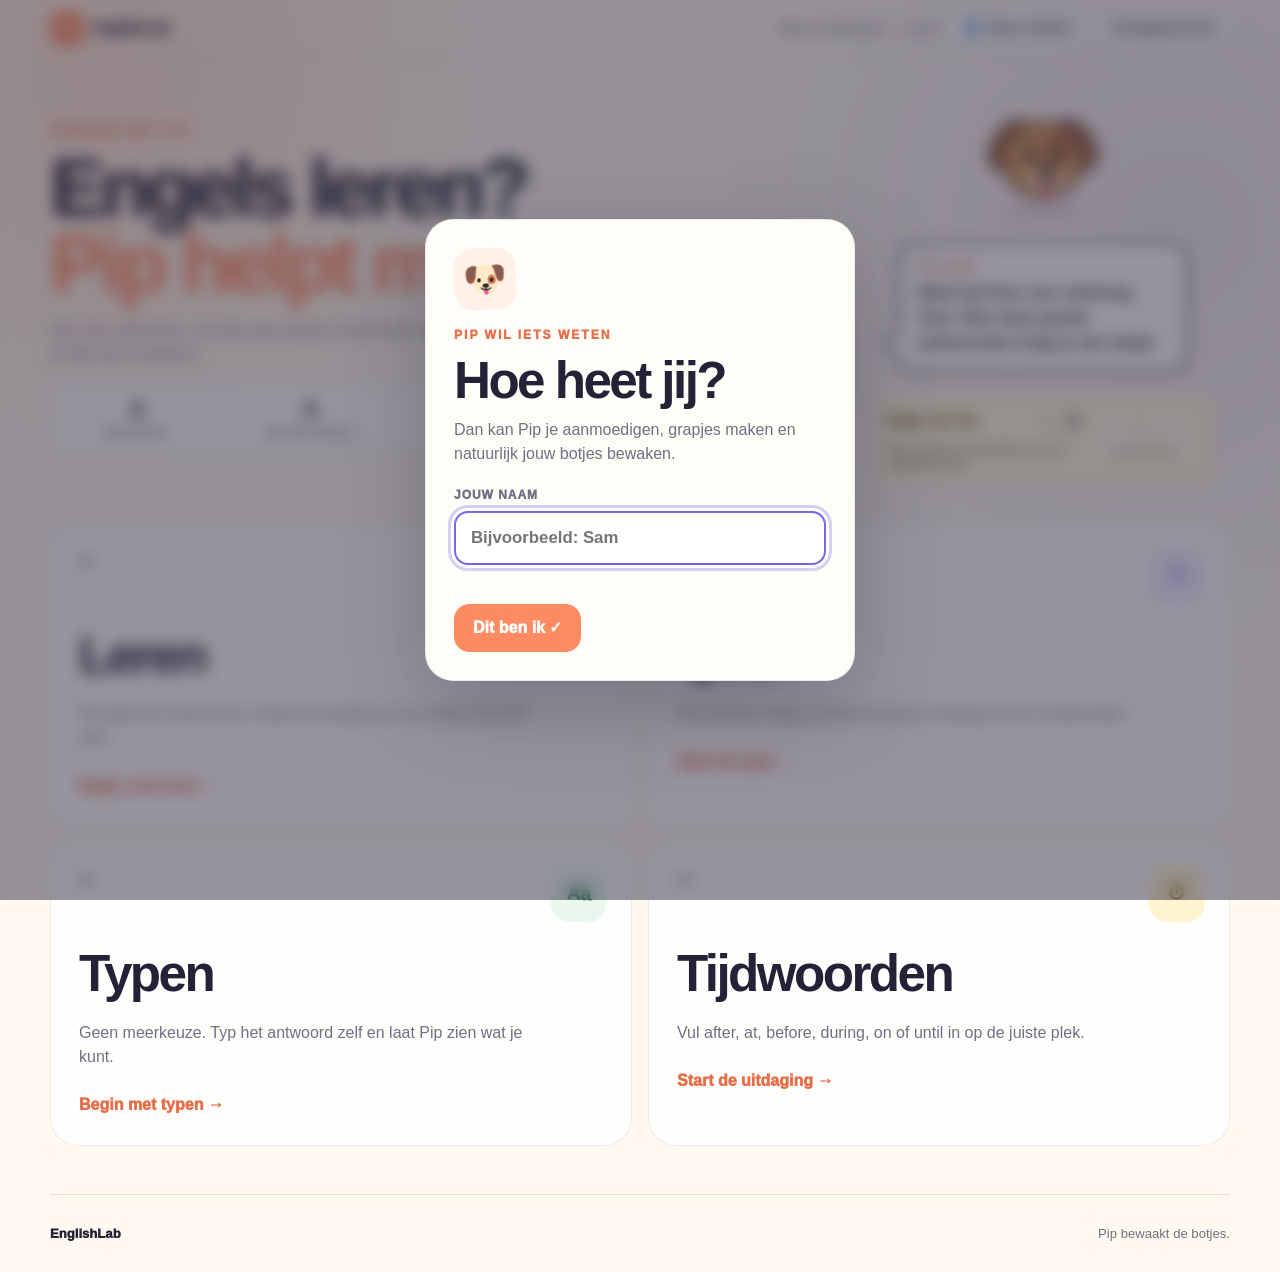
==== commit 76137749: "Keep bone feeding on the home page" ====
--- a/index.html
+++ b/index.html
@@ -51,9 +51,16 @@
     <p id="dogSpeech">Woef! Klaar om te oefenen?</p>
   </div>
 </div>
-          <div class="home-bone-strip">
-            <span>Botjes in je mandje</span>
-            <strong>🦴 <span id="boneCount">0</span></strong>
+          <div class="home-bone-panel" aria-label="Botjes voor Pip">
+            <div class="home-bone-info">
+              <span class="home-bone-label">Botjes voor Pip</span>
+              <strong>🦴 <span id="boneCount">0</span></strong>
+            </div>
+            <button id="boneToken" class="bone-token home-bone-token" type="button" draggable="true" aria-label="Sleep dit botje naar Pip" disabled>
+              <span class="bone-emoji">🦴</span>
+              <span>Geef aan Pip</span>
+            </button>
+            <p id="boneHint">Verdien botjes tijdens het oefenen en geef ze hier aan Pip.</p>
           </div>
         </div>
       </section>
--- a/styles.css
+++ b/styles.css
@@ -20,21 +20,21 @@
 button:focus-visible,select:focus-visible,input:focus-visible,a:focus-visible{outline:3px solid rgba(119,103,232,.3);outline-offset:3px}
 [hidden]{display:none!important}
 .page-shell{width:min(1180px,calc(100% - 32px));margin:0 auto}
-.topbar{min-height:76px;display:flex;align-items:center;gap:18px;border-bottom:1px solid rgba(36,34,55,.08)}
-.brand{display:inline-flex;align-items:center;gap:10px;color:var(--ink);text-decoration:none;font-weight:950;letter-spacing:-.02em}
-.brand-mark{display:grid;place-items:center;width:42px;height:42px;border-radius:14px;background:var(--accent);color:#fff;font-size:.8rem;transform:rotate(-3deg)}
-.lesson-pill{margin-left:auto;color:var(--muted);font-size:.92rem;font-weight:750}
+.topbar{min-height:58px;display:flex;align-items:center;gap:12px;border-bottom:1px solid rgba(36,34,55,.08)}
+.brand{display:inline-flex;align-items:center;gap:8px;color:var(--ink);text-decoration:none;font-weight:950;letter-spacing:-.02em;font-size:.94rem}
+.brand-mark{display:grid;place-items:center;width:34px;height:34px;border-radius:11px;background:var(--accent);color:#fff;font-size:.7rem;transform:rotate(-3deg)}
+.lesson-pill{margin-left:auto;color:var(--muted);font-size:.8rem;font-weight:800}
 .lesson-pill span{color:var(--accent);padding:0 6px}
-.ghost-button{min-height:42px;border:1px solid var(--line);border-radius:999px;padding:0 16px;background:rgba(255,255,255,.7);color:var(--ink);font-weight:850}
+.ghost-button{min-height:34px;border:1px solid var(--line);border-radius:999px;padding:0 12px;background:rgba(255,255,255,.7);color:var(--ink);font-size:.78rem;font-weight:850}
 .eyebrow{margin:0 0 10px;color:var(--accent-dark);text-transform:uppercase;letter-spacing:.16em;font-size:.76rem;font-weight:950}
-.hero{display:grid;grid-template-columns:minmax(0,1.35fr) minmax(320px,.65fr);gap:46px;align-items:center;padding:58px 0 38px}
-.hero h1{margin:0;font-size:clamp(3rem,8vw,6.4rem);line-height:.9;letter-spacing:-.065em;max-width:880px}
+.hero{display:grid;grid-template-columns:minmax(0,1.35fr) minmax(300px,.65fr);gap:32px;align-items:center;padding:34px 0 26px}
+.hero h1{margin:0;font-size:clamp(2.8rem,6.5vw,5.15rem);line-height:.92;letter-spacing:-.06em;max-width:820px}
 .hero h1 span{color:var(--accent)}
-.hero-copy{max-width:670px;margin:24px 0 0;color:var(--muted);font-size:1.04rem}
-.hero-stats{display:grid;grid-template-columns:repeat(3,1fr);margin-top:28px;max-width:560px;background:rgba(255,255,255,.75);border:1px solid var(--line);border-radius:20px;overflow:hidden}
-.stat{padding:17px 10px;text-align:center;border-right:1px solid var(--line)}
+.hero-copy{max-width:650px;margin:16px 0 0;color:var(--muted);font-size:.96rem}
+.hero-stats{display:grid;grid-template-columns:repeat(3,1fr);margin-top:18px;max-width:520px;background:rgba(255,255,255,.75);border:1px solid var(--line);border-radius:17px;overflow:hidden}
+.stat{padding:12px 8px;text-align:center;border-right:1px solid var(--line)}
 .stat:last-child{border-right:0}
-.stat-value{display:block;font-size:1.45rem;font-weight:950;letter-spacing:-.04em}
+.stat-value{display:block;font-size:1.25rem;font-weight:950;letter-spacing:-.04em}
 .stat-label{display:block;color:var(--muted);font-size:.7rem;text-transform:uppercase;letter-spacing:.08em;font-weight:850}
 .home-dog-wrap{display:flex;flex-direction:column;align-items:center;gap:10px}
 .home-dog-wrap .dog-coach{flex-direction:column;align-items:center}
@@ -54,22 +54,22 @@
 .mode-type .mode-icon{background:#e9f7ef;color:#2b7c59}
 .mode-time .mode-icon{background:#fff4cf;color:#8d6b12}
 
-.practice-page-header{padding:30px 0 22px}
-.back-link{display:inline-flex;align-items:center;min-height:42px;color:var(--muted);text-decoration:none;font-weight:850}
+.practice-page-header{padding:14px 0 12px}
+.back-link{display:inline-flex;align-items:center;min-height:30px;color:var(--muted);text-decoration:none;font-size:.82rem;font-weight:850}
 .back-link:hover{color:var(--accent-dark)}
-.practice-title-row{display:flex;justify-content:space-between;align-items:end;gap:28px;margin-top:24px}
-.practice-title-row h1{margin:0;font-size:clamp(3rem,8vw,5.7rem);line-height:.9;letter-spacing:-.06em}
-.practice-title-row p:not(.eyebrow){margin:16px 0 0;color:var(--muted);max-width:640px}
-.mini-stats{display:grid;grid-template-columns:repeat(3,1fr);min-width:360px;border:1px solid var(--line);border-radius:18px;background:rgba(255,255,255,.72);overflow:hidden}
-.mini-stats div{padding:14px;text-align:center;border-right:1px solid var(--line)}
+.practice-title-row{display:flex;justify-content:space-between;align-items:center;gap:22px;margin-top:8px}
+.practice-title-row h1{margin:0;font-size:clamp(2.25rem,5vw,3.9rem);line-height:.94;letter-spacing:-.055em}
+.practice-title-row p:not(.eyebrow){margin:8px 0 0;color:var(--muted);max-width:600px;font-size:.9rem}
+.mini-stats{display:grid;grid-template-columns:repeat(3,1fr);min-width:300px;border:1px solid var(--line);border-radius:15px;background:rgba(255,255,255,.72);overflow:hidden}
+.mini-stats div{padding:9px 10px;text-align:center;border-right:1px solid var(--line)}
 .mini-stats div:last-child{border-right:0}
-.mini-stats strong{display:block;font-size:1.24rem}
-.mini-stats span{color:var(--muted);font-size:.68rem;text-transform:uppercase;letter-spacing:.07em;font-weight:850}
-.controls{display:flex;gap:14px;flex-wrap:wrap;margin:10px 0 16px}
-.control-group{display:flex;align-items:center;gap:10px;padding:7px 8px 7px 14px;border:1px solid var(--line);border-radius:16px;background:rgba(255,255,255,.7)}
+.mini-stats strong{display:block;font-size:1.05rem}
+.mini-stats span{color:var(--muted);font-size:.61rem;text-transform:uppercase;letter-spacing:.06em;font-weight:850}
+.controls{display:flex;gap:10px;flex-wrap:wrap;margin:4px 0 12px}
+.control-group{display:flex;align-items:center;gap:8px;padding:5px 6px 5px 11px;border:1px solid var(--line);border-radius:14px;background:rgba(255,255,255,.7)}
 .control-group label{color:var(--muted);font-size:.74rem;font-weight:950;text-transform:uppercase;letter-spacing:.08em}
-.control-group select{min-height:42px;border:0;background:#fff;border-radius:11px;padding:0 38px 0 12px;color:var(--ink);font-weight:850}
-.time-only-note{display:inline-flex;margin:10px 0 16px;padding:11px 15px;border:1px solid var(--line);border-radius:999px;background:rgba(255,255,255,.7);color:var(--muted);font-weight:850;font-size:.84rem}
+.control-group select{min-height:36px;border:0;background:#fff;border-radius:9px;padding:0 34px 0 10px;color:var(--ink);font-size:.86rem;font-weight:850}
+.time-only-note{display:inline-flex;margin:4px 0 12px;padding:8px 12px;border:1px solid var(--line);border-radius:999px;background:rgba(255,255,255,.7);color:var(--muted);font-weight:850;font-size:.78rem}
 .single-practice-layout{display:grid;grid-template-columns:minmax(0,1.7fr) minmax(270px,.62fr);gap:16px;align-items:stretch;padding-bottom:48px}
 .practice-card{position:relative;min-height:600px;border-radius:30px;background:var(--card);border:1px solid rgba(36,34,55,.08);box-shadow:var(--shadow);padding:26px;overflow:hidden}
 .mode-panel{min-height:420px;display:flex;flex-direction:column}
@@ -137,9 +137,46 @@
 .dog-avatar-wrap.fed .dog-avatar{animation:dog-happy .7s ease}
 .dog-avatar-wrap.drop-ready{transform:scale(1.06)}
 .dog-avatar-wrap.drop-ready .dog-face{box-shadow:0 0 0 7px rgba(255,139,99,.2),inset 0 -7px 0 rgba(108,73,56,.08)}
+.dog-avatar-wrap.sleeping{cursor:pointer}
+.dog-avatar-wrap.sleeping .dog-avatar{animation:dog-sleep 1.8s ease-in-out infinite}
+.dog-avatar-wrap.sleeping .eye{height:4px;border-radius:999px;transform:translateY(5px)}
+.dog-avatar-wrap.sleeping .brow{transform:translateY(5px)}
+.dog-avatar-wrap.sleeping .tongue{opacity:0}
+.dog-avatar-wrap.sleeping .mouth{height:6px;top:59px}
+.dog-avatar-wrap.sleeping:after{
+  content:"Z z z";
+  position:absolute;z-index:25;right:-16px;top:3px;
+  color:var(--purple);font-size:1rem;font-weight:950;letter-spacing:.08em;
+  text-shadow:0 2px 0 #fff;
+  animation:sleep-zzz 1.8s ease-in-out infinite;
+}
 @keyframes dog-float{0%,100%{transform:translateY(0) rotate(-1deg)}50%{transform:translateY(-4px) rotate(1deg)}}
+@keyframes dog-sleep{0%,100%{transform:translateY(3px) rotate(-4deg) scale(.98)}50%{transform:translateY(5px) rotate(-4deg) scale(1)}}
+@keyframes sleep-zzz{0%,100%{opacity:.35;transform:translate(0,8px) rotate(-6deg) scale(.9)}50%{opacity:1;transform:translate(7px,-5px) rotate(4deg) scale(1.08)}}
 @keyframes dog-happy{0%{transform:rotate(0) scale(1)}25%{transform:rotate(-7deg) scale(1.06)}50%{transform:rotate(7deg) scale(1.08)}75%{transform:rotate(-4deg) scale(1.05)}100%{transform:rotate(0) scale(1)}}
 @keyframes heart-pop{0%{font-size:0;opacity:0;transform:translateY(8px) scale(.3)}30%{font-size:42px;opacity:1;transform:translateY(0) scale(1.2)}100%{font-size:32px;opacity:0;transform:translateY(-34px) scale(.9)}}
+.dog-avatar-wrap.chewing .dog-avatar{animation:dog-chew .16s ease-in-out 7}
+.dog-avatar-wrap.chewing .tongue{opacity:0}
+.dog-avatar-wrap.chewing .mouth{
+  left:31px;top:53px;width:22px;height:17px;border:3px solid #5f4134;border-left:3px solid #5f4134;
+  border-radius:50%;background:#3d2924;transform-origin:center;
+}
+.pip-ui-missing{visibility:hidden!important}
+.pip-eaten-clone{
+  position:fixed!important;z-index:9998!important;margin:0!important;pointer-events:none!important;
+  transform-origin:center!important;transition:transform .76s cubic-bezier(.2,.8,.2,1),opacity .7s ease!important;
+  will-change:transform,opacity;filter:drop-shadow(0 10px 12px rgba(48,32,25,.18));
+}
+.pip-ui-returned{animation:pip-spit-back .62s cubic-bezier(.2,1.4,.4,1)}
+@keyframes dog-chew{
+  0%,100%{transform:translateY(0) rotate(-2deg) scale(1)}
+  50%{transform:translateY(2px) rotate(2deg) scale(1.035,.965)}
+}
+@keyframes pip-spit-back{
+  0%{opacity:0;transform:translate(-18px,-6px) rotate(-8deg) scale(.3)}
+  55%{opacity:1;transform:translate(5px,2px) rotate(3deg) scale(1.12)}
+  100%{opacity:1;transform:none}
+}
 
 .side-panel{display:flex;flex-direction:column;gap:12px}
 .side-section,.bone-panel,.switch-mode-link{border-radius:22px;border:1px solid rgba(36,34,55,.08);background:rgba(255,255,255,.76);padding:21px}
@@ -173,45 +210,305 @@
 .sr-only{position:absolute!important;width:1px!important;height:1px!important;padding:0!important;margin:-1px!important;overflow:hidden!important;clip:rect(0,0,0,0)!important;white-space:nowrap!important;border:0!important}
 
 @media(max-width:900px){
-  .hero{grid-template-columns:1fr;gap:24px;padding-top:42px}
+  .hero{grid-template-columns:1fr;gap:18px;padding-top:26px}
   .home-dog-wrap{align-items:flex-start}
   .home-dog-wrap .dog-coach{flex-direction:row}
-  .practice-title-row{display:block}
-  .mini-stats{min-width:0;margin-top:24px}
+  .practice-title-row{display:grid;grid-template-columns:minmax(0,1fr) auto;align-items:end;gap:14px}
+  .practice-title-row p:not(.eyebrow){display:none}
+  .mini-stats{min-width:280px;margin-top:0}
   .single-practice-layout{grid-template-columns:1fr}
   .side-panel{display:grid;grid-template-columns:1fr 1fr}
   .switch-mode-link{grid-column:1/-1}
 }
 @media(max-width:680px){
-  .page-shell{width:min(100% - 20px,1180px)}
-  .topbar{flex-wrap:wrap;padding:12px 0}
-  .lesson-pill{order:3;width:100%;margin:0}
+  .page-shell{width:min(100% - 16px,1180px)}
+
+  /* Home keeps a small brand bar; exercise pages start immediately with the exercise. */
+  .topbar{min-height:48px;flex-wrap:nowrap;padding:5px 0}
+  .lesson-pill{display:none}
   .topbar .ghost-button{margin-left:auto}
-  .hero{padding-top:30px}
-  .hero h1{font-size:clamp(3rem,17vw,5rem)}
+  .brand-mark{width:32px;height:32px;border-radius:10px}
+  .brand{font-size:.9rem}
+  .practice-page .topbar{display:none}
+
+  .hero{padding-top:18px}
+  .hero h1{font-size:clamp(2.55rem,13vw,4rem)}
   .hero-stats{max-width:none}
   .home-grid{grid-template-columns:1fr}
-  .mode-card{min-height:235px}
-  .practice-page-header{padding-top:22px}
-  .practice-title-row h1{font-size:clamp(3.2rem,16vw,5rem)}
-  .mini-stats div{padding:12px 6px}
-  .controls{display:grid;grid-template-columns:1fr}
-  .control-group{justify-content:space-between}
-  .control-group select{width:60%;min-width:0}
-  .practice-card{padding:16px;min-height:590px;border-radius:24px}
-  .dog-coach{gap:10px;align-items:flex-start}
-  .dog-avatar-wrap{flex-basis:94px;width:94px;height:106px;transform:scale(.82);transform-origin:top left;margin-right:-15px;margin-bottom:-16px}
-  .dog-bubble{padding:12px 14px}
-  .dog-bubble p{font-size:.94rem}
-  .mode-panel{min-height:400px}
+  .mode-card{min-height:225px}
+
+  /* One compact row: back button + mode name. Everything duplicated elsewhere is hidden. */
+  .practice-page-header{
+    min-height:48px;
+    display:flex;
+    align-items:center;
+    gap:10px;
+    padding:6px 0;
+    border-bottom:1px solid rgba(36,34,55,.07);
+  }
+  .back-link{
+    flex:0 0 38px;
+    width:38px;
+    height:38px;
+    min-height:38px;
+    display:grid;
+    place-items:center;
+    overflow:hidden;
+    font-size:0;
+    border:1px solid var(--line);
+    border-radius:12px;
+    background:rgba(255,255,255,.78);
+  }
+  .back-link::before{content:"←";font-size:1.15rem;line-height:1;color:var(--ink)}
+  .practice-title-row{display:block;margin:0;min-width:0}
+  .practice-title-row>div:first-child{display:block}
+  .practice-title-row .eyebrow,
+  .practice-title-row p:not(.eyebrow),
+  .mini-stats{display:none!important}
+  .practice-title-row h1{
+    margin:0;
+    font-size:1.55rem;
+    line-height:1;
+    letter-spacing:-.035em;
+  }
+
+  /* Filters are a single short row rather than two large cards. */
+  .controls{
+    display:grid;
+    grid-template-columns:minmax(0,1fr) minmax(0,1fr);
+    gap:7px;
+    margin:7px 0 9px;
+  }
+  .control-group{
+    display:block;
+    padding:0;
+    border:0;
+    background:transparent;
+    min-width:0;
+  }
+  .control-group label{display:none}
+  .control-group select{
+    width:100%;
+    min-width:0;
+    min-height:40px;
+    padding:0 30px 0 11px;
+    border:1px solid var(--line);
+    border-radius:12px;
+    background:#fff;
+    font-size:.82rem;
+    box-shadow:0 3px 12px rgba(70,47,31,.04);
+  }
+  .time-only-note{
+    margin:7px 0 9px;
+    padding:7px 10px;
+    font-size:.72rem;
+  }
+
+  .single-practice-layout{gap:10px}
+  .practice-card{padding:13px;min-height:540px;border-radius:22px}
+  .dog-coach{gap:8px;align-items:flex-start;padding-bottom:4px}
+  .dog-avatar-wrap{
+    flex-basis:82px;width:82px;height:94px;
+    transform:scale(.72);transform-origin:top left;
+    margin-right:-22px;margin-bottom:-24px;
+  }
+  .dog-bubble{padding:10px 12px;border-radius:15px 15px 15px 5px}
+  .dog-name{font-size:.61rem}
+  .dog-bubble p{font-size:.88rem;line-height:1.35}
+
+  /* Keep Pip's reward right next to him instead of far below the exercise. */
+  .practice-card>.bone-panel{
+    margin:2px 0 8px;
+    padding:8px 9px;
+    border-radius:14px;
+    display:grid;
+    grid-template-columns:minmax(0,1fr) 76px;
+    grid-template-areas:
+      "head token"
+      "meter token";
+    gap:6px 8px;
+    align-items:center;
+  }
+  .practice-card>.bone-panel .bone-panel-head{grid-area:head;gap:8px}
+  .practice-card>.bone-panel .bone-panel-head>div>span{display:none}
+  .practice-card>.bone-panel .bone-panel-head h2{font-size:.82rem}
+  .practice-card>.bone-panel .bone-score{padding:4px 7px;font-size:.78rem}
+  .practice-card>.bone-panel .bone-meter{grid-area:meter;margin:0;height:7px}
+  .practice-card>.bone-panel p{display:none}
+  .practice-card>.bone-panel .bone-token{
+    grid-area:token;
+    width:76px;
+    min-height:58px;
+    padding:4px;
+    border-radius:12px;
+    flex-direction:column;
+    gap:0;
+    font-size:.58rem;
+    line-height:1.05;
+  }
+  .practice-card>.bone-panel .bone-emoji{font-size:1.35rem}
+  .card-topline{margin:8px 0 8px}
+  .question-kicker{margin:16px 0 6px}
+  .mode-panel{min-height:390px}
   .answer-grid{grid-template-columns:1fr}
   .type-form{grid-template-columns:1fr}
   .type-form .primary-button{width:100%}
   .side-panel{grid-template-columns:1fr}
   .switch-mode-link{grid-column:auto}
   .home-dog-wrap .dog-coach{align-items:flex-start}
-  footer{align-items:flex-start;flex-direction:column;justify-content:center;padding:20px 0}
+  footer{align-items:flex-start;flex-direction:column;justify-content:center;padding:16px 0}
 }
 @media(prefers-reduced-motion:reduce){
   *{scroll-behavior:auto!important;transition:none!important;animation:none!important}
-}+}
+
+/* Player name */
+.player-name-button{
+  border:1px solid var(--line);
+  background:rgba(255,255,255,.82);
+  color:var(--ink);
+  min-height:34px;
+  max-width:180px;
+  padding:0 11px;
+  border-radius:999px;
+  display:inline-flex;
+  align-items:center;
+  gap:6px;
+  font-size:.78rem;
+  font-weight:900;
+  cursor:pointer;
+}
+.player-name-button:hover{background:#fff;border-color:rgba(119,103,232,.35)}
+.player-name-value{overflow:hidden;text-overflow:ellipsis;white-space:nowrap}
+.practice-page-header{position:relative}
+.practice-page-header>.player-name-button{position:absolute;right:0;top:12px}
+
+.name-dialog-open{overflow:hidden}
+.name-dialog-backdrop{
+  position:fixed;
+  inset:0;
+  z-index:20000;
+  display:grid;
+  place-items:center;
+  padding:18px;
+  background:rgba(36,34,55,.48);
+  backdrop-filter:blur(8px);
+}
+.name-dialog-backdrop[hidden]{display:none!important}
+.name-dialog-card{
+  width:min(430px,100%);
+  padding:28px;
+  border:1px solid rgba(36,34,55,.09);
+  border-radius:28px;
+  background:#fffdf8;
+  box-shadow:0 28px 90px rgba(36,34,55,.28);
+}
+.name-dialog-dog{
+  width:62px;height:62px;
+  display:grid;place-items:center;
+  margin-bottom:16px;
+  border-radius:20px;
+  background:var(--accent-soft);
+  font-size:2.2rem;
+  transform:rotate(-3deg);
+}
+.name-dialog-card h2{
+  margin:0;
+  font-size:clamp(2rem,7vw,3.2rem);
+  line-height:1;
+  letter-spacing:-.05em;
+}
+.name-dialog-copy{margin:12px 0 20px;color:var(--muted)}
+.name-dialog-card label{
+  display:block;
+  margin-bottom:7px;
+  font-size:.75rem;
+  font-weight:950;
+  text-transform:uppercase;
+  letter-spacing:.08em;
+  color:var(--muted);
+}
+.name-dialog-card input{
+  width:100%;
+  min-height:54px;
+  padding:0 15px;
+  border:2px solid var(--line);
+  border-radius:14px;
+  background:#fff;
+  color:var(--ink);
+  font-size:1.05rem;
+  font-weight:800;
+}
+.name-dialog-card input:focus{border-color:var(--purple)}
+.name-dialog-error{min-height:20px;margin:7px 0 0;color:var(--red);font-size:.8rem;font-weight:800}
+.name-dialog-actions{display:grid;grid-template-columns:auto 1fr;gap:9px;margin-top:12px}
+.name-dialog-actions .primary-button,.name-dialog-actions .secondary-button{min-height:48px}
+
+@media(max-width:680px){
+  .home-page .player-name-button{
+    max-width:110px;
+    min-height:32px;
+    padding:0 9px;
+    font-size:.7rem;
+  }
+  .practice-page-header>.player-name-button{
+    position:static;
+    margin-left:auto;
+    max-width:110px;
+    min-height:36px;
+    padding:0 9px;
+    flex:0 1 auto;
+    font-size:.7rem;
+  }
+  .player-name-icon{display:none}
+  .name-dialog-card{padding:22px 18px;border-radius:22px}
+  .name-dialog-actions{grid-template-columns:1fr}
+  .name-dialog-actions .secondary-button{order:2}
+}
+
+
+/* Bones live on the home page only; practice pages stay focused. */
+.home-bone-panel{
+  width:min(100%,340px);
+  padding:12px;
+  border:1px solid #f0d989;
+  border-radius:18px;
+  background:#fff8df;
+  display:grid;
+  grid-template-columns:minmax(0,1fr) 112px;
+  grid-template-areas:
+    "info token"
+    "hint token";
+  gap:7px 10px;
+  align-items:center;
+}
+.home-bone-info{grid-area:info;display:flex;align-items:center;justify-content:space-between;gap:10px}
+.home-bone-label{font-size:.78rem;font-weight:950;color:#6d5716}
+.home-bone-info strong{font-size:1.15rem}
+.home-bone-panel p{grid-area:hint;margin:0;color:#796b45;font-size:.72rem;font-weight:750;line-height:1.3}
+.home-bone-token{
+  grid-area:token;
+  width:112px;
+  min-height:62px;
+  padding:6px;
+  border-radius:14px;
+  flex-direction:column;
+  gap:1px;
+  font-size:.68rem;
+  line-height:1.1;
+}
+.home-bone-token .bone-emoji{font-size:1.45rem}
+.practice-page .side-panel{align-self:start}
+.practice-page .side-section{min-height:0}
+.practice-page .reward-toast{font-size:.76rem;padding:8px 11px}
+@media(max-width:680px){
+  .home-bone-panel{
+    width:100%;
+    grid-template-columns:minmax(0,1fr) 100px;
+    padding:10px;
+    border-radius:15px;
+  }
+  .home-bone-token{width:100px;min-height:58px}
+  .practice-page .single-practice-layout{display:block}
+  .practice-page .side-panel{margin-top:10px}
+}
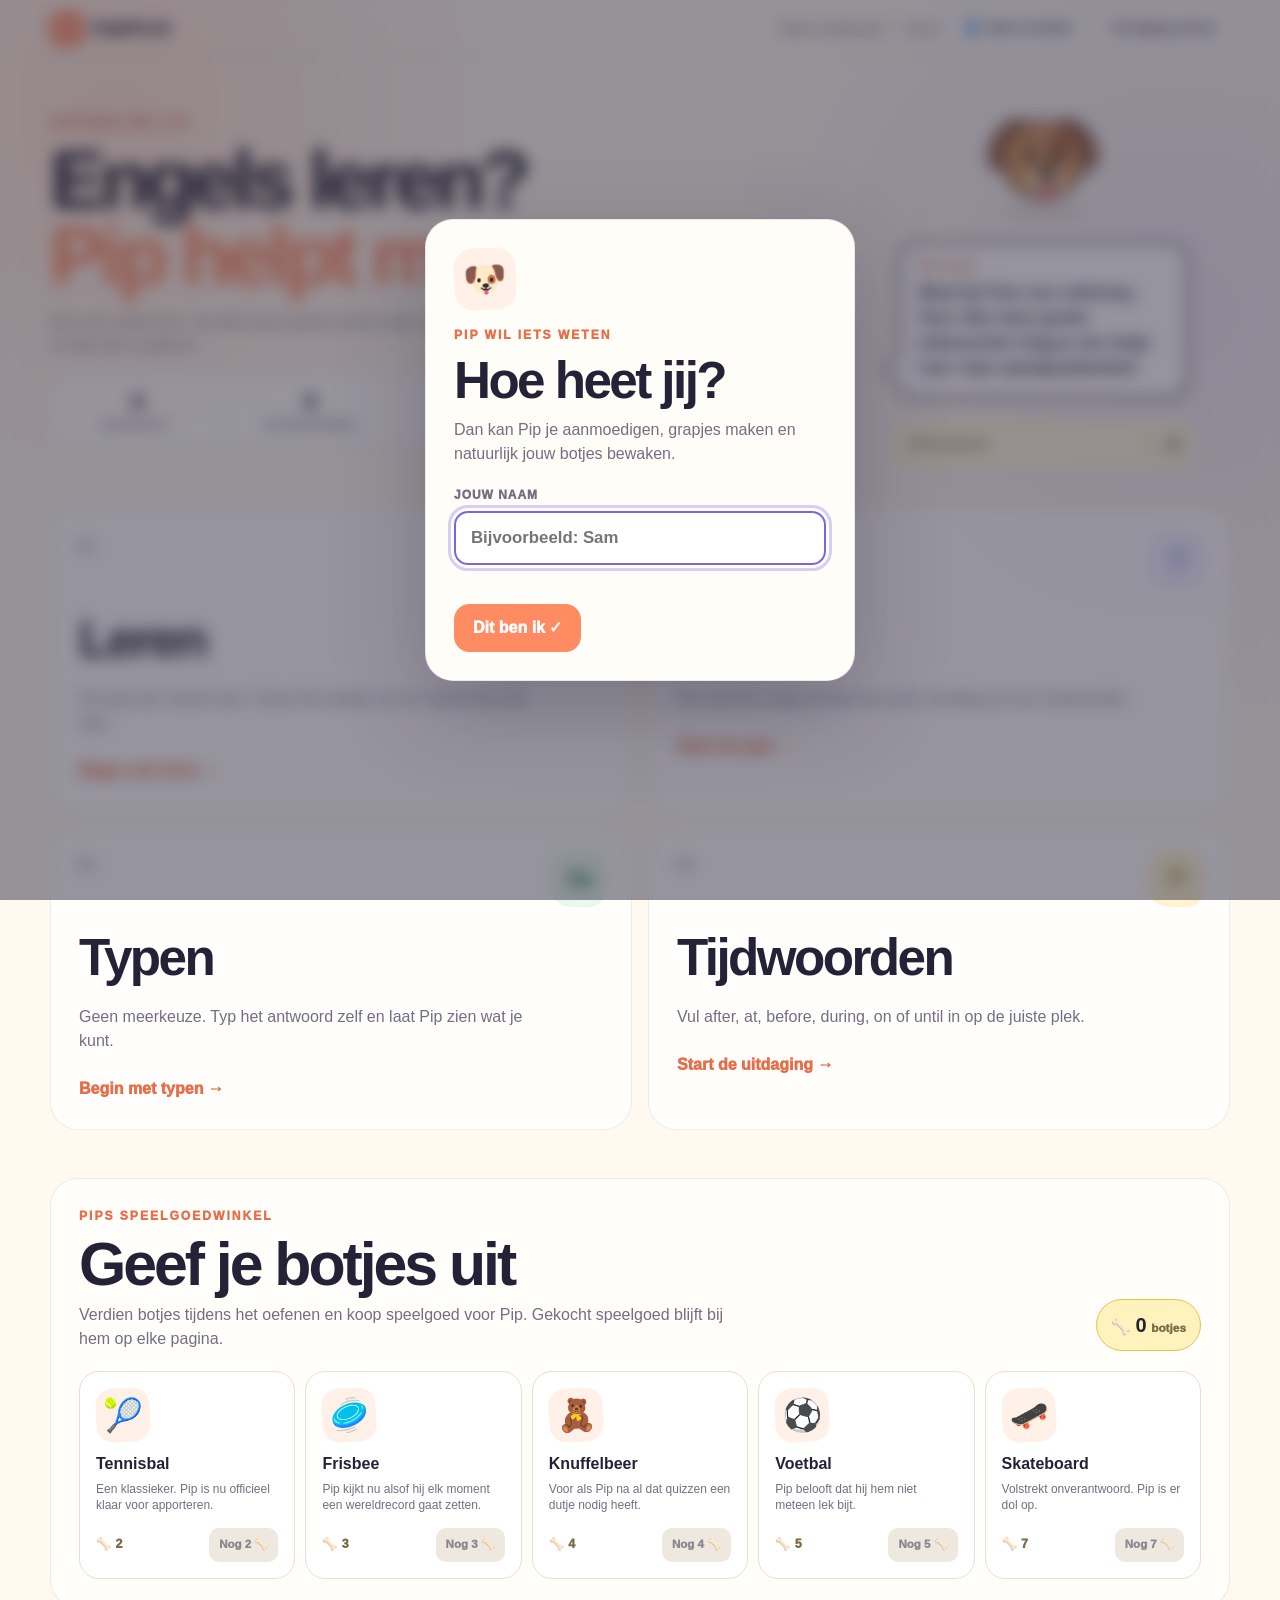
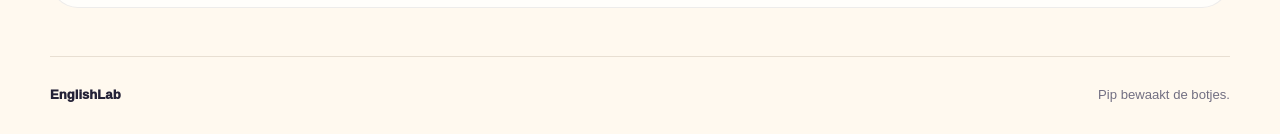
==== commit 0bac29f6: "Turn bones into currency for Pip's toy store" ====
--- a/index.html
+++ b/index.html
@@ -51,16 +51,9 @@
     <p id="dogSpeech">Woef! Klaar om te oefenen?</p>
   </div>
 </div>
-          <div class="home-bone-panel" aria-label="Botjes voor Pip">
-            <div class="home-bone-info">
-              <span class="home-bone-label">Botjes voor Pip</span>
-              <strong>🦴 <span id="boneCount">0</span></strong>
-            </div>
-            <button id="boneToken" class="bone-token home-bone-token" type="button" draggable="true" aria-label="Sleep dit botje naar Pip" disabled>
-              <span class="bone-emoji">🦴</span>
-              <span>Geef aan Pip</span>
-            </button>
-            <p id="boneHint">Verdien botjes tijdens het oefenen en geef ze hier aan Pip.</p>
+          <div class="home-wallet" aria-label="Botjes als winkeltegoed">
+            <span>Winkeltegoed</span>
+            <strong>🦴 <span id="boneCount">0</span></strong>
           </div>
         </div>
       </section>
@@ -91,6 +84,18 @@
           <span class="mode-go">Start de uitdaging →</span>
         </a>
       </section>
+
+      <section class="toy-store-section" aria-labelledby="toyStoreTitle">
+        <div class="store-heading">
+          <div>
+            <p class="eyebrow">Pips speelgoedwinkel</p>
+            <h2 id="toyStoreTitle">Geef je botjes uit</h2>
+            <p>Verdien botjes tijdens het oefenen en koop speelgoed voor Pip. Gekocht speelgoed blijft bij hem op elke pagina.</p>
+          </div>
+          <div class="store-wallet">🦴 <strong id="storeBoneCount">0</strong> <span>botjes</span></div>
+        </div>
+        <div id="toyStore" class="toy-store-grid"></div>
+      </section>
     </main>
 
     <footer><span>EnglishLab</span><span>Pip bewaakt de botjes.</span></footer>
--- a/styles.css
+++ b/styles.css
@@ -512,3 +512,137 @@
   .practice-page .single-practice-layout{display:block}
   .practice-page .side-panel{margin-top:10px}
 }
+
+
+/* Pip's toy collection + bone store */
+.home-wallet{
+  width:min(100%,300px);
+  padding:10px 14px;
+  border:1px solid #f0d989;
+  border-radius:15px;
+  background:#fff8df;
+  display:flex;
+  align-items:center;
+  justify-content:space-between;
+  gap:16px;
+  color:#796b45;
+  font-size:.78rem;
+  font-weight:850;
+}
+.home-wallet strong{color:var(--ink);font-size:1.15rem}
+
+.pip-toys{
+  position:absolute;
+  z-index:30;
+  right:-15px;
+  bottom:3px;
+  display:flex;
+  flex-wrap:wrap;
+  justify-content:flex-end;
+  gap:2px;
+  width:72px;
+  pointer-events:none;
+}
+.pip-toy{
+  width:27px;
+  height:27px;
+  display:grid;
+  place-items:center;
+  border:2px solid #fff;
+  border-radius:9px;
+  background:#fff8df;
+  font-size:1rem;
+  line-height:1;
+  box-shadow:0 3px 9px rgba(66,44,29,.16);
+  transform:rotate(-4deg);
+}
+.pip-toy:nth-child(even){transform:rotate(5deg)}
+
+.toy-store-section{
+  margin:4px 0 48px;
+  padding:28px;
+  border:1px solid rgba(36,34,55,.08);
+  border-radius:28px;
+  background:rgba(255,255,255,.72);
+}
+.store-heading{
+  display:flex;
+  align-items:flex-end;
+  justify-content:space-between;
+  gap:24px;
+  margin-bottom:20px;
+}
+.store-heading h2{margin:0;font-size:clamp(2rem,5vw,3.8rem);line-height:.95;letter-spacing:-.05em}
+.store-heading p:not(.eyebrow){max-width:650px;margin:10px 0 0;color:var(--muted)}
+.store-wallet{
+  flex:0 0 auto;
+  padding:10px 14px;
+  border-radius:999px;
+  background:#fff3bd;
+  border:1px solid #e7c34d;
+  color:#6d5716;
+  font-weight:950;
+}
+.store-wallet strong{font-size:1.25rem;color:var(--ink)}
+.store-wallet span{font-size:.74rem;color:#796b45}
+
+.toy-store-grid{display:grid;grid-template-columns:repeat(5,minmax(0,1fr));gap:10px}
+.toy-card{
+  min-width:0;
+  padding:16px;
+  border:1px solid var(--line);
+  border-radius:20px;
+  background:#fff;
+  display:flex;
+  flex-direction:column;
+  gap:10px;
+}
+.toy-card.owned{background:#f3fbf6;border-color:#b9e2ca}
+.toy-emoji{
+  width:54px;height:54px;
+  display:grid;place-items:center;
+  border-radius:17px;
+  background:var(--accent-soft);
+  font-size:2rem;
+  transform:rotate(-3deg);
+}
+.toy-card-copy{flex:1}
+.toy-card h3{margin:0;font-size:1rem}
+.toy-card p{margin:5px 0 0;color:var(--muted);font-size:.75rem;line-height:1.35}
+.toy-card-buy{display:flex;align-items:center;justify-content:space-between;gap:8px;margin-top:4px}
+.toy-price{font-size:.78rem;font-weight:950;color:#796b45}
+.toy-buy-button{
+  min-height:34px;
+  border:0;
+  border-radius:10px;
+  padding:0 10px;
+  background:var(--accent);
+  color:#fff;
+  font-size:.72rem;
+  font-weight:950;
+}
+.toy-buy-button:disabled{background:#eee8df;color:#8c8790;cursor:default}
+.toy-card.owned .toy-buy-button:disabled{background:#dff2e7;color:#267454}
+
+@media(max-width:900px){
+  .toy-store-grid{grid-template-columns:repeat(3,minmax(0,1fr))}
+}
+@media(max-width:680px){
+  .pip-toys{
+    right:-24px;
+    bottom:-2px;
+    width:78px;
+    transform:scale(1.22);
+    transform-origin:right bottom;
+  }
+  .toy-store-section{padding:16px 12px;margin-bottom:30px;border-radius:22px}
+  .store-heading{align-items:flex-start;flex-direction:column;gap:12px;margin-bottom:14px}
+  .store-heading h2{font-size:2.25rem}
+  .store-heading p:not(.eyebrow){font-size:.85rem}
+  .toy-store-grid{grid-template-columns:1fr 1fr;gap:8px}
+  .toy-card{padding:12px;border-radius:16px}
+  .toy-emoji{width:46px;height:46px;border-radius:14px;font-size:1.7rem}
+  .toy-card p{display:none}
+  .toy-card-buy{align-items:flex-end;flex-direction:column}
+  .toy-buy-button{width:100%}
+}
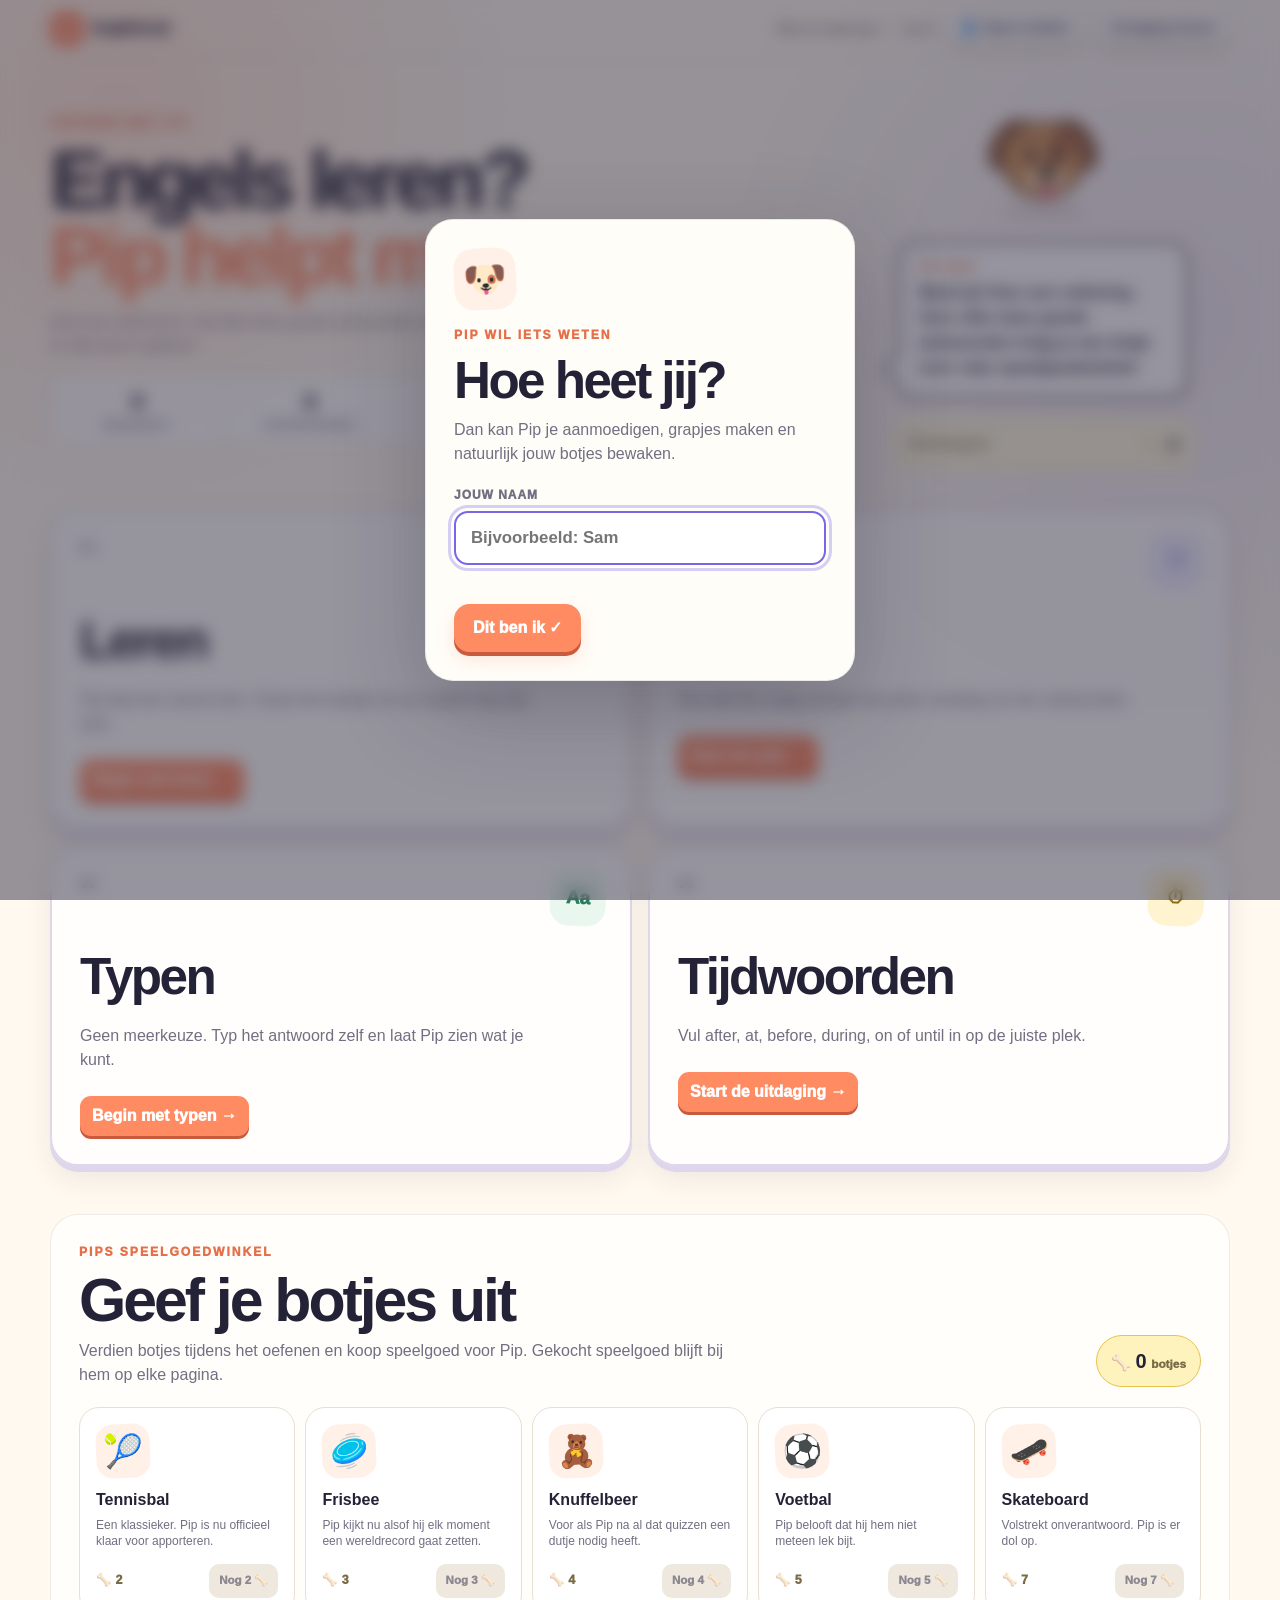
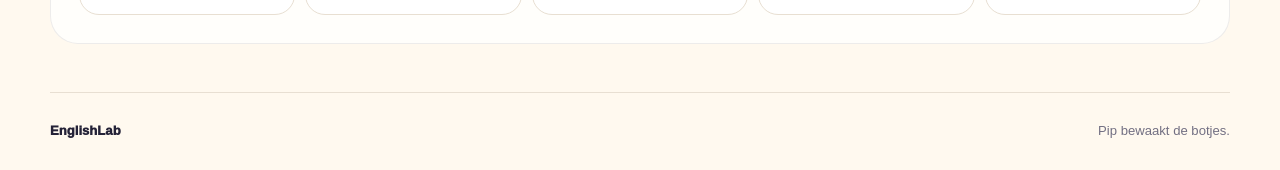
==== commit 3cd78fab: "Make interactive UI elements visually obvious" ====
--- a/index.html
+++ b/index.html
@@ -33,7 +33,7 @@
         <div class="home-dog-wrap">
           
 <div class="dog-coach" aria-live="polite">
-  <div id="dogDropZone" class="dog-avatar-wrap" aria-label="Sleep een botje naar Pip">
+  <div id="dogDropZone" class="dog-avatar-wrap" aria-label="Pip de hond">
     <div class="heart-pop" id="heartPop" aria-hidden="true">♥</div>
     <div class="dog-avatar" aria-hidden="true">
       <span class="ear ear-left"></span><span class="ear ear-right"></span>
--- a/styles.css
+++ b/styles.css
@@ -646,3 +646,180 @@
   .toy-card-buy{align-items:flex-end;flex-direction:column}
   .toy-buy-button{width:100%}
 }
+
+
+/* Stronger interaction affordances: clickable things should look clickable. */
+button:not(:disabled),
+select,
+a.mode-card,
+.back-link,
+.switch-mode-link,
+.player-name-button,
+.flashcard{cursor:pointer}
+
+button:disabled{cursor:not-allowed}
+
+/* Raised tactile buttons. */
+.primary-button,
+.secondary-button,
+.ghost-button,
+.speak-button,
+.answer-button,
+.chip-button,
+.toy-buy-button,
+.player-name-button,
+.back-link,
+.switch-mode-link{
+  transition:transform .12s ease,box-shadow .12s ease,border-color .12s ease,background .12s ease;
+}
+.primary-button{
+  box-shadow:0 4px 0 #c85b3d,0 8px 18px rgba(230,110,73,.16);
+}
+.secondary-button,
+.speak-button,
+.ghost-button,
+.player-name-button,
+.back-link,
+.switch-mode-link{
+  border-width:2px;
+  box-shadow:0 3px 0 #d8d0c5,0 7px 14px rgba(60,42,31,.07);
+}
+.answer-button,
+.chip-button{
+  position:relative;
+  border:2px solid #d7d0e5;
+  background:#fff;
+  box-shadow:0 4px 0 #d7d0e5,0 8px 18px rgba(48,39,82,.07);
+}
+.answer-button:hover,
+.chip-button:hover{
+  border-color:var(--purple);
+  box-shadow:0 4px 0 #5e4ed0,0 9px 20px rgba(79,65,181,.12);
+}
+.toy-buy-button:not(:disabled){
+  box-shadow:0 3px 0 #c85b3d,0 7px 14px rgba(230,110,73,.14);
+}
+
+/* Physical press feedback works on touch as well as mouse. */
+.primary-button:not(:disabled):active,
+.secondary-button:not(:disabled):active,
+.ghost-button:not(:disabled):active,
+.speak-button:not(:disabled):active,
+.answer-button:not(:disabled):active,
+.chip-button:not(:disabled):active,
+.toy-buy-button:not(:disabled):active,
+.player-name-button:not(:disabled):active,
+.back-link:active,
+.switch-mode-link:active{
+  transform:translateY(3px);
+  box-shadow:0 1px 0 rgba(70,55,45,.28);
+}
+
+/* The complete home mode card is a large button. */
+.mode-card{
+  border:2px solid #ded7ec;
+  box-shadow:0 6px 0 #ded7ec,0 14px 28px rgba(48,39,82,.08);
+}
+.mode-card:hover{
+  transform:translateY(-2px);
+  border-color:var(--purple);
+  box-shadow:0 7px 0 #6455cf,0 16px 32px rgba(79,65,181,.13);
+}
+.mode-card:active{
+  transform:translateY(4px);
+  box-shadow:0 2px 0 #6455cf,0 6px 12px rgba(79,65,181,.09);
+}
+.mode-go{
+  padding:8px 12px;
+  border-radius:11px;
+  background:var(--accent);
+  color:#fff;
+  box-shadow:0 3px 0 #c85b3d;
+}
+
+/* Flashcards now read as something you can tap, not just a panel. */
+.flashcard{
+  position:relative;
+  border:2px solid #dfd6f0;
+  box-shadow:0 5px 0 #dfd6f0,0 12px 25px rgba(48,39,82,.07);
+}
+.flashcard:hover{
+  border-color:var(--purple);
+  box-shadow:0 6px 0 #6455cf,0 15px 28px rgba(79,65,181,.10);
+}
+.flashcard:active{
+  transform:translateY(4px);
+  box-shadow:0 2px 0 #6455cf;
+}
+.tap-hint{
+  display:inline-flex;
+  align-items:center;
+  gap:5px;
+  margin-top:6px;
+  padding:6px 10px;
+  border:1px solid #ded6e9;
+  border-radius:999px;
+  background:#fff;
+}
+.tap-hint::before{content:"☝";font-size:.9rem}
+
+/* Selects should visually communicate that they open. */
+.control-group select{
+  border:2px solid #ded7ec;
+  box-shadow:0 3px 0 #ded7ec;
+  cursor:pointer;
+}
+.control-group select:hover{border-color:var(--purple)}
+.control-group select:active{transform:translateY(1px);box-shadow:0 1px 0 #ded7ec}
+
+/* Links that perform navigation look like compact buttons. */
+.switch-mode-link{
+  text-align:center;
+  border:2px solid #ded7ec;
+  background:#fff;
+}
+.back-link{
+  padding:0 10px;
+  border:2px solid var(--line);
+  background:#fff;
+  border-radius:11px;
+}
+.brand{cursor:pointer}
+
+/* Clear disabled state. */
+.answer-button:disabled,
+.chip-button:disabled,
+.toy-buy-button:disabled,
+.primary-button:disabled,
+.secondary-button:disabled{
+  box-shadow:none;
+}
+.answer-button:disabled:not(.correct):not(.wrong),
+.chip-button:disabled:not(.correct):not(.wrong){opacity:.62}
+
+/* Store cards are information; only the buy button is actionable. */
+.toy-card{cursor:default}
+.toy-card:not(.owned):has(.toy-buy-button:not(:disabled)){
+  border-color:#e2c56e;
+  box-shadow:0 3px 0 #ead792;
+}
+
+@media(max-width:680px){
+  /* Stronger mobile affordances where hover cannot help. */
+  .mode-card{
+    border-width:2px;
+    box-shadow:0 5px 0 #d9d1e7,0 10px 20px rgba(48,39,82,.07);
+  }
+  .mode-go{display:inline-flex;padding:8px 11px}
+  .answer-button,.chip-button{
+    min-height:64px;
+    border-width:2px;
+    box-shadow:0 4px 0 #d7d0e5;
+  }
+  .primary-button,.secondary-button{min-height:54px}
+  .control-group select{
+    border-width:2px;
+    box-shadow:0 3px 0 #ded7ec;
+  }
+  .flashcard{box-shadow:0 5px 0 #dfd6f0}
+}
